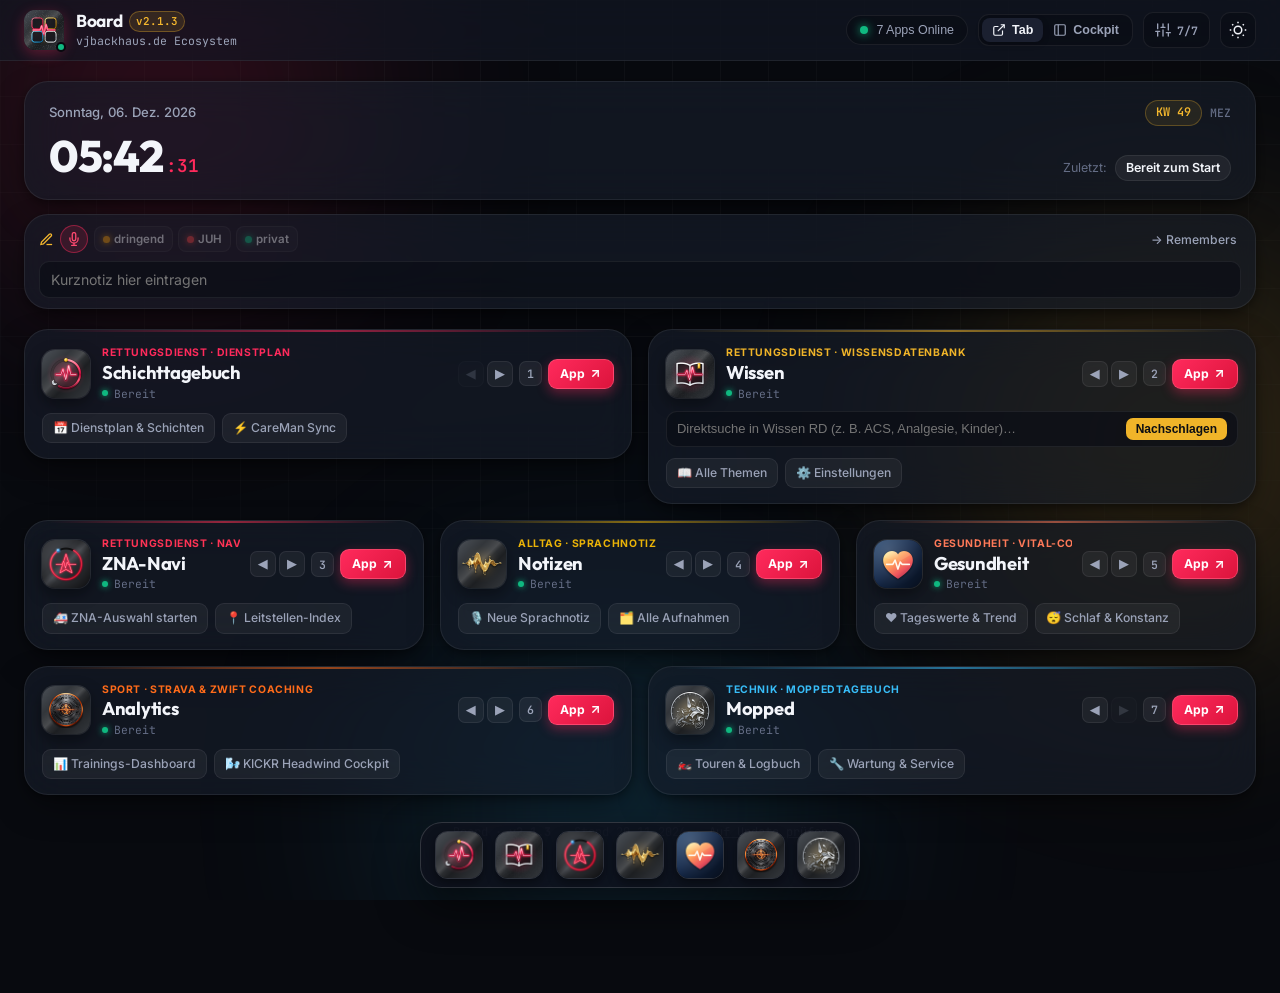
==== index.html @ a4c42843 "v2.1.3: Board-Tresor Auto-Login (board_mopped_auth) für Moppedtagebuch ergänzt" ====
<!DOCTYPE html>
<html lang="de" data-theme="dark">
<head>
  <meta charset="UTF-8" />
  <meta name="viewport" content="width=device-width, initial-scale=1.0, viewport-fit=cover" id="viewport-meta" />
  <title>Board</title>
  <meta name="description" content="Zentrales Command-Center für Notizen, Schichttagebuch, Mopped, Gesundheit, ZNA-Navi, Analytics und Wissen." />
  <meta name="theme-color" content="#090b10" id="meta-theme-color" />
  <meta name="apple-mobile-web-app-capable" content="yes" />
  <meta name="apple-mobile-web-app-status-bar-style" content="black-translucent" />
  <meta name="apple-mobile-web-app-title" content="Board" />
  <link rel="manifest" href="manifest.webmanifest?v=34" />
  <link rel="icon" type="image/svg+xml" href="icons/dashboard.svg" />
  <link rel="alternate icon" type="image/png" href="icons/icon-192.png" />
  <link rel="apple-touch-icon" href="apple-touch-icon.png?v=2" />
  <link rel="apple-touch-icon" sizes="180x180" href="icons/apple-touch-icon.png?v=2" />
  <link rel="apple-touch-icon-precomposed" href="icons/apple-touch-icon.png?v=2" />
  <link rel="preconnect" href="https://fonts.googleapis.com" />
  <link rel="preconnect" href="https://fonts.gstatic.com" crossorigin />
  <link href="https://fonts.googleapis.com/css2?family=Inter:wght@400;500;600;700&family=JetBrains+Mono:wght@400;500;600&family=Outfit:wght@500;600;700;800&display=swap" rel="stylesheet" />
  <link rel="stylesheet" href="css/style.css?v=34" />
  <script>
    try {
      const savedTheme = localStorage.getItem('dashboard_theme') || 'dark';
      document.documentElement.dataset.theme = savedTheme;
      document.getElementById('meta-theme-color')?.setAttribute('content', savedTheme === 'light' ? '#f4f6fb' : '#090b10');
    } catch (e) {}
  </script>
</head>
<body>
  <!-- Ambient Background Mesh -->
  <div class="ambient-bg" aria-hidden="true">
    <div class="ambient-orb orb-1"></div>
    <div class="ambient-orb orb-2"></div>
    <div class="ambient-orb orb-3"></div>
    <div class="ambient-grid"></div>
  </div>

  <!-- Top Navigation / Status Bar -->
  <header class="top-bar">
    <div class="top-bar-inner">
      <div class="brand">
        <div class="brand-logo-wrap">
          <img src="icons/dashboard.svg" alt="Board Logo" class="brand-logo" />
          <span class="brand-pulse"></span>
        </div>
        <div class="brand-text">
          <div class="brand-title-row">
            <span class="brand-title">Board</span>
            <span class="version-badge" id="app-version-badge" title="Installierte Board-Version (Tippen zum Prüfen auf Updates)">v2.1.3</span>
          </div>
          <span class="brand-subtitle">vjbackhaus.de Ecosystem</span>
        </div>
      </div>

      <!-- Right Controls: Live Status, View Mode, Theme -->
      <div class="top-actions">
        <button type="button" class="status-pill" id="ping-all-btn" title="Live-Erreichbarkeit aller Apps prüfen">
          <span class="status-dot online" id="global-status-dot"></span>
          <span class="status-label" id="global-status-text">7 Apps Online</span>
        </button>

        <div class="segmented-control" role="group" aria-label="Öffnungsmodus">
          <button type="button" class="seg-btn active" data-launch-mode="tab" title="Apps in neuem Browser-Tab öffnen">
            <svg viewBox="0 0 24 24" fill="none" stroke="currentColor" stroke-width="2"><path d="M18 13v6a2 2 0 0 1-2 2H5a2 2 0 0 1-2-2V8a2 2 0 0 1 2-2h6"/><polyline points="15 3 21 3 21 9"/><line x1="10" y1="14" x2="21" y2="3"/></svg>
            <span>Tab</span>
          </button>
          <button type="button" class="seg-btn" data-launch-mode="cockpit" title="Apps direkt im integrierten Split-Cockpit öffnen">
            <svg viewBox="0 0 24 24" fill="none" stroke="currentColor" stroke-width="2"><rect x="3" y="3" width="18" height="18" rx="2"/><line x1="9" y1="3" x2="9" y2="21"/></svg>
            <span>Cockpit</span>
          </button>
        </div>

        <!-- Compact Filter Popover Button in Header -->
        <div class="filter-popover-wrap" id="filter-popover-wrap">
          <button type="button" class="filter-trigger-btn" id="filter-popover-btn" title="Sichtbare Apps auswählen" aria-expanded="false" aria-haspopup="true">
            <svg viewBox="0 0 24 24" fill="none" stroke="currentColor" stroke-width="2" stroke-linecap="round" stroke-linejoin="round">
              <line x1="4" y1="21" x2="4" y2="14"/><line x1="4" y1="10" x2="4" y2="3"/>
              <line x1="12" y1="21" x2="12" y2="12"/><line x1="12" y1="8" x2="12" y2="3"/>
              <line x1="20" y1="21" x2="20" y2="16"/><line x1="20" y1="12" x2="20" y2="3"/>
              <line x1="1" y1="14" x2="7" y2="14"/><line x1="9" y1="8" x2="15" y2="8"/><line x1="17" y1="16" x2="23" y2="16"/>
            </svg>
            <span class="filter-trigger-count" id="filter-trigger-count">7/7</span>
          </button>

          <div class="filter-popover glass-panel" id="filter-popover" hidden role="dialog" aria-label="Sichtbare Apps filtern">
            <div class="filter-popover-header">
              <span class="filter-popover-title">Sichtbare Apps</span>
              <div class="filter-popover-quick">
                <button type="button" class="filter-mini-link" id="filter-select-all">Alle</button>
              </div>
            </div>
            <div class="filter-popover-cats">
              <button type="button" class="filter-cat-pill" data-preset-cat="rettungsdienst">RD</button>
              <button type="button" class="filter-cat-pill" data-preset-cat="performance">Sport &amp; Vital</button>
              <button type="button" class="filter-cat-pill" data-preset-cat="alltag">Alltag</button>
            </div>
            <div class="filter-popover-list" id="filter-popover-list">
              <!-- Populated dynamically with all 7 apps + checkboxes -->
            </div>
            <div class="filter-popover-footer">
              <button type="button" class="filter-speech-btn" id="open-groq-settings-btn">
                <span>🎤 Sprach-KI (Groq)</span>
                <span class="groq-status-pill" id="groq-status-pill">Einrichten</span>
              </button>
            </div>
          </div>
        </div>

        <button type="button" class="icon-btn" id="theme-toggle" title="Design wechseln (Dark / Light)" aria-label="Design wechseln">
          <svg class="icon-sun" viewBox="0 0 24 24" fill="none" stroke="currentColor" stroke-width="2"><circle cx="12" cy="12" r="5"/><path d="M12 1v2M12 21v2M4.22 4.22l1.42 1.42M18.36 18.36l1.42 1.42M1 12h2M21 12h2M4.22 19.78l1.42-1.42M18.36 5.64l1.42-1.42"/></svg>
          <svg class="icon-moon" viewBox="0 0 24 24" fill="none" stroke="currentColor" stroke-width="2"><path d="M21 12.79A9 9 0 1 1 11.21 3 7 7 0 0 0 21 12.79z"/></svg>
        </button>
      </div>
    </div>
  </header>

  <!-- Update Available Banner (prominent clickable bar when a new version is detected) -->
  <button type="button" id="update-banner" class="update-banner" hidden>
    <span class="update-banner-pulse"></span>
    <span class="update-banner-text">
      🔄 Neue Version <strong id="update-version-text"></strong> verfügbar <span id="update-notes-text"></span> – <u>hier klicken zum Laden</u>
    </span>
  </button>

  <!-- Main Content Container -->
  <main class="dashboard-main" id="dashboard-main">
    <!-- Top Section: Clock & Date (1st), Quick Memo (2nd), Checkbox Category Filter (3rd) -->
    <section class="top-widgets-section">
      <!-- 1. Uhrzeit-Spalte ganz oben -->
      <div class="clock-card glass-panel">
        <div class="clock-header">
          <span class="clock-date" id="live-date">Mittwoch, 18. Nov 2026</span>
          <div class="clock-badges">
            <span class="kw-badge" id="kw-badge" title="Aktuelle Kalenderwoche">KW 47</span>
            <span class="clock-tz">MEZ</span>
          </div>
        </div>
        <div class="clock-main-row">
          <div class="clock-time-wrap">
            <span class="clock-time" id="live-time">08:35</span>
            <span class="clock-seconds" id="live-seconds">:00</span>
          </div>
          <div class="clock-footer" id="recent-activity-bar">
            <span class="recent-label">Zuletzt:</span>
            <span class="recent-app-pill" id="last-opened-pill">Bereit zum Start</span>
          </div>
        </div>
      </div>

      <!-- 2. Darunter das kompakte Memofenster -->
      <div class="scratchpad-card glass-panel" id="scratchpad-card">
        <div class="scratchpad-header">
          <div class="scratchpad-left-controls">
            <span class="scratchpad-title-wrap" title="Kurznotiz" aria-hidden="true">
              <svg viewBox="0 0 24 24" fill="none" stroke="currentColor" stroke-width="2" class="scratchpad-icon"><path d="M12 20h9"/><path d="M16.5 3.5a2.121 2.121 0 0 1 3 3L7 19l-4 1 1-4L16.5 3.5z"/></svg>
            </span>
            <button type="button" class="scratchpad-mic-btn" id="scratchpad-mic-btn" title="Kurznotiz per Sprache diktieren" aria-label="Kurznotiz per Sprache diktieren">
              <svg viewBox="0 0 24 24" fill="none" stroke="currentColor" stroke-width="2.2" stroke-linecap="round" stroke-linejoin="round">
                <path d="M12 1a3 3 0 0 0-3 3v8a3 3 0 0 0 6 0V4a3 3 0 0 0-3-3z"/>
                <path d="M19 10v2a7 7 0 0 1-14 0v-2"/>
                <line x1="12" y1="19" x2="12" y2="23"/>
                <line x1="8" y1="23" x2="16" y2="23"/>
              </svg>
            </button>
            <div class="memo-transfer-btns">
              <button type="button" class="memo-cat-btn cat-dringend" data-memo-cat="Dringend" title="In Rubrik 'Dringend' speichern & Feld leeren">
                <span class="memo-cat-dot"></span> dringend
              </button>
              <button type="button" class="memo-cat-btn cat-juh" data-memo-cat="JUH" title="In Rubrik 'JUH' speichern & Feld leeren">
                <span class="memo-cat-dot"></span> JUH
              </button>
              <button type="button" class="memo-cat-btn cat-privat" data-memo-cat="Privat" title="In Rubrik 'Privat' speichern & Feld leeren">
                <span class="memo-cat-dot"></span> privat
              </button>
            </div>
          </div>
          <div class="scratchpad-actions">
            <span class="scratchpad-saved" id="scratchpad-status">Gespeichert</span>
            <button type="button" class="scratchpad-save-btn" id="scratchpad-done-btn" hidden>Fertig ✓</button>
            <button type="button" id="scratchpad-open-notizen" class="scratchpad-link" title="Remembers direkt im Board öffnen">→ Remembers</button>
          </div>
        </div>
        <textarea id="quick-scratchpad" class="scratchpad-input" rows="1" placeholder="Kurznotiz hier eintragen"></textarea>
      </div>
    </section>

    <!-- Bento App Grid -->
    <section class="apps-section" aria-label="Deine Web-Apps">
      <div class="bento-grid" id="apps-grid">
        <!-- Populated dynamically by js/app.js -->
      </div>
    </section>

    <!-- App Footer with Version & Build Info -->
    <footer class="dashboard-footer">
      <span>Board · <strong id="footer-version">v2.1.3</strong></span>
      <span>·</span>
      <span id="footer-date">Stand 20.11.2026</span>
      <span>·</span>
      <button type="button" class="footer-check-btn" id="footer-update-check">Auf Update prüfen</button>
    </footer>
  </main>

  <!-- Integrated Split-View / App Cockpit Drawer -->
  <aside class="cockpit-drawer" id="cockpit-drawer" aria-hidden="true">
    <div class="cockpit-header">
      <button type="button" class="cockpit-back-btn" id="cockpit-back-board" title="Zurück zum Board (Esc)">
        <svg viewBox="0 0 24 24" fill="none" stroke="currentColor" stroke-width="2.4" stroke-linecap="round" stroke-linejoin="round"><polyline points="15 18 9 12 15 6"/></svg>
        <span>Board</span>
      </button>

      <div class="cockpit-app-info">
        <img src="icons/dashboard.svg" alt="" class="cockpit-app-icon" id="cockpit-icon" />
        <div>
          <h3 class="cockpit-app-title" id="cockpit-title">App Vorschau</h3>
          <span class="cockpit-app-url" id="cockpit-url">https://…</span>
        </div>
      </div>

      <div class="cockpit-app-switcher" id="cockpit-switcher" aria-label="Schnellwechsel im Cockpit"></div>

      <div class="cockpit-controls">
        <button type="button" class="cockpit-btn" id="cockpit-reload" title="App neu laden">
          <svg viewBox="0 0 24 24" fill="none" stroke="currentColor" stroke-width="2"><path d="M21 2v6h-6"/><path d="M3 12a9 9 0 0 1 15-6.7L21 8"/><path d="M3 22v-6h6"/><path d="M21 12a9 9 0 0 1-15 6.7L3 16"/></svg>
        </button>
        <button type="button" class="cockpit-btn" id="cockpit-expand" title="Breite umschalten (Split / Vollbild)">
          <svg viewBox="0 0 24 24" fill="none" stroke="currentColor" stroke-width="2"><polyline points="15 3 21 3 21 9"/><polyline points="9 21 3 21 3 15"/><line x1="21" y1="3" x2="14" y2="10"/><line x1="3" y1="21" x2="10" y2="14"/></svg>
        </button>
        <a href="#" target="_blank" rel="noopener" class="cockpit-btn primary" id="cockpit-open-external" title="In eigenem Tab öffnen">
          <span class="cockpit-ext-label">Tab</span>
          <svg viewBox="0 0 24 24" fill="none" stroke="currentColor" stroke-width="2"><path d="M18 13v6a2 2 0 0 1-2 2H5a2 2 0 0 1-2-2V8a2 2 0 0 1 2-2h6"/><polyline points="15 3 21 3 21 9"/><line x1="10" y1="14" x2="21" y2="3"/></svg>
        </a>
      </div>
    </div>
    <div class="cockpit-body">
      <div class="cockpit-share-bar" id="cockpit-share-bar" hidden>
        <span class="cockpit-share-label">Notiz zum Weiterleiten bereit</span>
        <div class="cockpit-share-actions">
          <button type="button" class="cockpit-share-primary" id="cockpit-share-trigger">Jetzt teilen ↗</button>
          <button type="button" class="cockpit-share-secondary" id="cockpit-share-copy">Kopieren</button>
          <button type="button" class="cockpit-share-close" id="cockpit-share-dismiss" aria-label="Schließen">✕</button>
        </div>
      </div>
      <div class="cockpit-loader" id="cockpit-loader">
        <div class="spinner"></div>
        <span>Lade Web-App…</span>
      </div>
      <iframe id="cockpit-iframe"
              class="cockpit-iframe"
              title="Integrierte Web-App Ansicht"
              allow="geolocation *; microphone *; camera *; clipboard-read *; clipboard-write *; web-share *; fullscreen *; autoplay *; wake-lock *; bluetooth *"></iframe>
    </div>
  </aside>
  <div class="cockpit-backdrop" id="cockpit-backdrop" hidden></div>

  <!-- Floating MacOS-Inspired Quick Dock -->
  <nav class="floating-dock" aria-label="Schnellstart-Dock">
    <div class="dock-inner" id="dock-inner">
      <!-- Populated dynamically with the 7 app icons -->
    </div>
  </nav>

  <!-- Hidden background bridge iframe for silent Notizen transfer & status -->
  <iframe id="notizen-bridge-iframe" src="https://remembers.vjbackhaus.de/" title="Notizen Hintergrund-Sync" aria-hidden="true" tabindex="-1" style="position:fixed;width:1px;height:1px;opacity:0;pointer-events:none;border:0;left:-9999px;top:-9999px;"></iframe>

  <!-- Groq Whisper Speech-to-Text Setup Modal -->
  <div class="groq-modal-backdrop" id="groq-modal-backdrop" hidden>
    <div class="groq-modal glass-panel" role="dialog" aria-modal="true" aria-labelledby="groq-modal-title">
      <div class="groq-modal-header">
        <h3 id="groq-modal-title">🎤 Sprach-KI (Groq Whisper)</h3>
        <button type="button" class="groq-modal-close" id="groq-modal-close" aria-label="Schließen">✕</button>
      </div>
      <p class="groq-modal-desc">
        Für unbegrenztes, blitzschnelles Diktieren auf dem iPhone (auch im RTW &amp; beliebig oft hintereinander) nutzt das Board <strong>Groq Whisper Large v3</strong> – 100 % kostenlos, ohne Kreditkarte.
      </p>
      <ol class="groq-modal-steps">
        <li>
          <a href="https://console.groq.com/keys" target="_blank" rel="noopener" class="groq-key-link">Kostenlosen Groq-Key holen (console.groq.com) ↗</a>
        </li>
        <li>Mit Google/E-Mail anmelden → <strong>„Create API Key“</strong> → Key (<code>gsk_…</code>) kopieren.</li>
        <li>Key hier einfügen (bleibt nur lokal auf deinem Gerät):</li>
      </ol>
      <div class="groq-input-wrap">
        <input type="password" id="groq-api-key-input" class="groq-key-input" placeholder="gsk_…" autocomplete="off" autocapitalize="off" autocorrect="off" spellcheck="false" />
        <button type="button" class="groq-eye-btn" id="groq-toggle-visibility" title="Anzeigen / Verbergen" aria-label="Key anzeigen">👁</button>
      </div>
      <div class="groq-modal-status" id="groq-modal-status"></div>
      <div class="groq-modal-actions">
        <button type="button" class="groq-btn-danger" id="groq-delete-btn" hidden>Löschen</button>
        <div class="groq-modal-actions-right">
          <button type="button" class="groq-btn-secondary" id="groq-cancel-btn">Abbrechen</button>
          <button type="button" class="groq-btn-primary" id="groq-save-btn">Testen &amp; Speichern</button>
        </div>
      </div>
    </div>
  </div>

  <!-- Toast Notification -->
  <div class="toast-container" id="toast-container" aria-live="polite"></div>

  <script src="js/app.js?v=34"></script>
</body>
</html>
---- css/style.css ----
/* ==========================================================================
   Command Hub · App-Dashboard — Modern Spatial & Bento Design System
   ========================================================================== */

:root {
  /* Dark Theme (Default Obsidian Glass) */
  --bg-base: #080a0f;
  --bg-elevated: rgba(19, 23, 34, 0.72);
  --bg-card: rgba(23, 28, 41, 0.68);
  --bg-card-hover: rgba(30, 36, 54, 0.84);
  --bg-glass-strong: rgba(15, 18, 28, 0.88);
  --bg-input: rgba(10, 13, 20, 0.65);

  --text-primary: #f3f5fa;
  --text-secondary: #9ba3b8;
  --text-muted: #646d85;

  --border-subtle: rgba(255, 255, 255, 0.07);
  --border-highlight: rgba(255, 255, 255, 0.15);
  --card-shadow: 0 14px 36px -10px rgba(0, 0, 0, 0.55), 0 2px 8px rgba(0, 0, 0, 0.35);

  --accent-primary: #ff2a5c;
  --accent-gold: #f5b82e;
  --accent-cyan: #38bdf8;
  --accent-emerald: #10b981;

  --radius-xl: 24px;
  --radius-lg: 18px;
  --radius-md: 12px;
  --radius-sm: 8px;

  --font-sans: 'Inter', -apple-system, BlinkMacSystemFont, sans-serif;
  --font-display: 'Outfit', -apple-system, BlinkMacSystemFont, sans-serif;
  --font-mono: 'JetBrains Mono', monospace;
}

html[data-theme="light"] {
  --bg-base: #f2f5fa;
  --bg-elevated: rgba(255, 255, 255, 0.82);
  --bg-card: rgba(255, 255, 255, 0.78);
  --bg-card-hover: rgba(255, 255, 255, 0.96);
  --bg-glass-strong: rgba(248, 250, 254, 0.94);
  --bg-input: rgba(237, 241, 248, 0.85);

  --text-primary: #111625;
  --text-secondary: #4f5973;
  --text-muted: #7c86a1;

  --border-subtle: rgba(15, 23, 42, 0.08);
  --border-highlight: rgba(15, 23, 42, 0.16);
  --card-shadow: 0 12px 32px -8px rgba(15, 23, 42, 0.08), 0 2px 6px rgba(15, 23, 42, 0.04);
}

*, *::before, *::after {
  box-sizing: border-box;
  margin: 0;
  padding: 0;
}

html {
  -webkit-text-size-adjust: 100%;
  scroll-behavior: smooth;
  overflow-x: hidden;
  max-width: 100%;
  overscroll-behavior-x: none;
}

body {
  background-color: var(--bg-base);
  color: var(--text-primary);
  font-family: var(--font-sans);
  line-height: 1.5;
  min-height: 100vh;
  width: 100%;
  max-width: 100%;
  overflow-x: hidden;
  overscroll-behavior-x: none;
  touch-action: pan-y;
  padding-bottom: calc(108px + env(safe-area-inset-bottom));
  -webkit-font-smoothing: antialiased;
  transition: background-color 0.3s ease, color 0.3s ease;
}

/* ==========================================================================
   Ambient Background Mesh & Grid
   ========================================================================== */
.ambient-bg {
  position: fixed;
  inset: 0;
  z-index: -1;
  overflow: hidden;
  pointer-events: none;
}

.ambient-orb {
  position: absolute;
  border-radius: 50%;
  filter: blur(110px);
  opacity: 0.26;
  transition: opacity 0.4s ease;
  animation: floatOrb 22s ease-in-out infinite alternate;
}

html[data-theme="light"] .ambient-orb {
  opacity: 0.16;
}

.orb-1 {
  width: 560px;
  height: 560px;
  background: radial-gradient(circle, #ff2a5c 0%, transparent 70%);
  top: -180px;
  left: -120px;
}

.orb-2 {
  width: 620px;
  height: 620px;
  background: radial-gradient(circle, #f5b82e 0%, transparent 70%);
  top: 15%;
  right: -200px;
  animation-delay: -7s;
}

.orb-3 {
  width: 580px;
  height: 580px;
  background: radial-gradient(circle, #38bdf8 0%, transparent 70%);
  bottom: -200px;
  left: 25%;
  animation-delay: -14s;
}

@keyframes floatOrb {
  0% { transform: translate(0, 0) scale(1); }
  100% { transform: translate(40px, 30px) scale(1.08); }
}

.ambient-grid {
  position: absolute;
  inset: 0;
  background-image: 
    linear-gradient(to right, var(--border-subtle) 1px, transparent 1px),
    linear-gradient(to bottom, var(--border-subtle) 1px, transparent 1px);
  background-size: 48px 48px;
  mask-image: radial-gradient(ellipse 80% 60% at 50% 25%, #000 30%, transparent 100%);
  -webkit-mask-image: radial-gradient(ellipse 80% 60% at 50% 25%, #000 30%, transparent 100%);
  opacity: 0.45;
}

/* ==========================================================================
   Shared Glass Panel
   ========================================================================== */
.glass-panel {
  background: var(--bg-card);
  backdrop-filter: blur(22px) saturate(160%);
  -webkit-backdrop-filter: blur(22px) saturate(160%);
  border: 1px solid var(--border-subtle);
  border-radius: var(--radius-xl);
  box-shadow: var(--card-shadow);
}

kbd {
  display: inline-flex;
  align-items: center;
  justify-content: center;
  font-family: var(--font-mono);
  font-size: 0.74rem;
  font-weight: 600;
  padding: 2px 6px;
  border-radius: 6px;
  background: rgba(255, 255, 255, 0.08);
  border: 1px solid var(--border-highlight);
  color: var(--text-primary);
  line-height: 1.2;
}

html[data-theme="light"] kbd {
  background: rgba(15, 23, 42, 0.06);
}

/* ==========================================================================
   Top Navigation Bar
   ========================================================================== */
.top-bar {
  position: sticky;
  top: 0;
  z-index: 40;
  background: var(--bg-elevated);
  backdrop-filter: blur(24px) saturate(180%);
  -webkit-backdrop-filter: blur(24px) saturate(180%);
  border-bottom: 1px solid var(--border-subtle);
  padding: calc(env(safe-area-inset-top) + 10px) 24px 10px;
}

.top-bar-inner {
  max-width: 1380px;
  margin: 0 auto;
  display: flex;
  align-items: center;
  justify-content: space-between;
  gap: 16px;
}

.brand {
  display: flex;
  align-items: center;
  gap: 12px;
  flex-shrink: 0;
}

.brand-logo-wrap {
  position: relative;
  width: 40px;
  height: 40px;
}

.brand-logo {
  width: 100%;
  height: 100%;
  border-radius: 11px;
  box-shadow: 0 4px 14px rgba(255, 42, 92, 0.3);
}

.brand-pulse {
  position: absolute;
  bottom: -2px;
  right: -2px;
  width: 10px;
  height: 10px;
  border-radius: 50%;
  background: var(--accent-emerald);
  border: 2px solid var(--bg-base);
}

.brand-text {
  display: flex;
  flex-direction: column;
}

.brand-title-row {
  display: flex;
  align-items: center;
  gap: 7px;
}

.brand-title {
  font-family: var(--font-display);
  font-weight: 700;
  font-size: 1.08rem;
  letter-spacing: -0.02em;
  line-height: 1.15;
}

.version-badge {
  font-family: var(--font-mono);
  font-size: 0.68rem;
  font-weight: 600;
  padding: 1px 6px;
  border-radius: 999px;
  background: rgba(245, 184, 46, 0.12);
  border: 1px solid rgba(245, 184, 46, 0.32);
  color: var(--accent-gold);
  cursor: pointer;
  transition: all 0.16s ease;
}

.version-badge:hover {
  background: rgba(245, 184, 46, 0.24);
}

.update-banner {
  display: flex;
  align-items: center;
  justify-content: center;
  gap: 10px;
  width: calc(100% - 32px);
  max-width: 1332px;
  margin: 12px auto 0;
  padding: 12px 18px;
  border-radius: 14px;
  border: 1px solid rgba(245, 184, 46, 0.65);
  background: linear-gradient(135deg, rgba(245, 184, 46, 0.24), rgba(255, 42, 92, 0.24));
  box-shadow: 0 8px 26px rgba(245, 184, 46, 0.18);
  color: var(--text-primary);
  font-size: 0.88rem;
  font-weight: 600;
  text-align: center;
  cursor: pointer;
  transition: transform 0.18s ease, box-shadow 0.18s ease;
}

.update-banner:hover {
  transform: translateY(-1px);
  box-shadow: 0 10px 30px rgba(245, 184, 46, 0.28);
}

.update-banner-pulse {
  width: 9px;
  height: 9px;
  border-radius: 50%;
  background: var(--accent-gold);
  box-shadow: 0 0 10px var(--accent-gold);
  animation: pulseDot 0.9s infinite alternate;
  flex-shrink: 0;
}

.update-banner[hidden] {
  display: none;
}

.dashboard-footer {
  display: flex;
  flex-wrap: wrap;
  align-items: center;
  justify-content: center;
  gap: 8px;
  padding: 8px 12px 4px;
  font-size: 0.75rem;
  color: var(--text-muted);
  font-family: var(--font-mono);
}

.footer-check-btn {
  border: none;
  background: transparent;
  color: var(--text-secondary);
  font-family: var(--font-mono);
  font-size: 0.75rem;
  text-decoration: underline;
  cursor: pointer;
}

.footer-check-btn:hover {
  color: var(--accent-gold);
}

.brand-subtitle {
  font-size: 0.72rem;
  color: var(--text-secondary);
  font-family: var(--font-mono);
}

/* Command Trigger Button */
.cmd-trigger {
  flex: 1;
  max-width: 460px;
  display: flex;
  align-items: center;
  gap: 10px;
  padding: 9px 14px;
  border-radius: 999px;
  background: var(--bg-input);
  border: 1px solid var(--border-subtle);
  color: var(--text-secondary);
  font-family: var(--font-sans);
  font-size: 0.86rem;
  cursor: pointer;
  transition: all 0.2s ease;
}

.cmd-trigger:hover {
  border-color: var(--border-highlight);
  color: var(--text-primary);
  box-shadow: 0 0 0 3px rgba(255, 42, 92, 0.12);
}

.cmd-trigger-icon {
  width: 16px;
  height: 16px;
  flex-shrink: 0;
  opacity: 0.75;
}

.cmd-trigger-text {
  flex: 1;
  text-align: left;
  white-space: nowrap;
  overflow: hidden;
  text-overflow: ellipsis;
}

/* Right Actions */
.top-actions {
  display: flex;
  align-items: center;
  gap: 10px;
  flex-shrink: 0;
}

.status-pill {
  display: inline-flex;
  align-items: center;
  gap: 8px;
  padding: 7px 13px;
  border-radius: 999px;
  background: var(--bg-input);
  border: 1px solid var(--border-subtle);
  color: var(--text-secondary);
  font-size: 0.78rem;
  font-weight: 500;
  cursor: pointer;
  transition: all 0.2s ease;
}

.status-pill:hover {
  border-color: var(--border-highlight);
  color: var(--text-primary);
}

.status-dot {
  width: 8px;
  height: 8px;
  border-radius: 50%;
  background: var(--accent-emerald);
  box-shadow: 0 0 10px var(--accent-emerald);
}

.status-dot.checking {
  background: var(--accent-gold);
  box-shadow: 0 0 10px var(--accent-gold);
  animation: pulseDot 1s infinite alternate;
}

@keyframes pulseDot {
  from { opacity: 0.4; transform: scale(0.85); }
  to { opacity: 1; transform: scale(1.2); }
}

.segmented-control {
  display: inline-flex;
  background: var(--bg-input);
  padding: 3px;
  border-radius: 11px;
  border: 1px solid var(--border-subtle);
}

.seg-btn {
  display: inline-flex;
  align-items: center;
  gap: 6px;
  padding: 5px 10px;
  border-radius: 8px;
  border: none;
  background: transparent;
  color: var(--text-secondary);
  font-size: 0.78rem;
  font-weight: 600;
  cursor: pointer;
  transition: all 0.18s ease;
}

.seg-btn svg {
  width: 14px;
  height: 14px;
}

.seg-btn.active {
  background: var(--bg-card-hover);
  color: var(--text-primary);
  box-shadow: 0 2px 6px rgba(0, 0, 0, 0.22);
}

.icon-btn {
  width: 36px;
  height: 36px;
  border-radius: 10px;
  border: 1px solid var(--border-subtle);
  background: var(--bg-input);
  color: var(--text-primary);
  display: grid;
  place-items: center;
  cursor: pointer;
  transition: all 0.2s ease;
}

.icon-btn:hover {
  border-color: var(--border-highlight);
  transform: translateY(-1px);
}

.icon-btn svg {
  width: 18px;
  height: 18px;
}

html[data-theme="dark"] .icon-moon { display: none; }
html[data-theme="light"] .icon-sun { display: none; }

/* ==========================================================================
   Main Layout & Top Widgets (Clock 1st, Memo 2nd, Filter Bar 3rd)
   ========================================================================== */
.dashboard-main {
  max-width: 1380px;
  margin: 0 auto;
  padding: 20px 24px 40px;
  display: flex;
  flex-direction: column;
  gap: 20px;
  transition: padding-right 0.35s cubic-bezier(0.22, 1, 0.36, 1);
}

.top-widgets-section {
  display: flex;
  flex-direction: column;
  gap: 14px;
}

.clock-card {
  padding: 18px 24px;
  display: flex;
  flex-direction: column;
  gap: 8px;
}

.clock-header {
  display: flex;
  justify-content: space-between;
  align-items: center;
  font-size: 0.82rem;
  color: var(--text-secondary);
  font-weight: 500;
}

.clock-badges {
  display: flex;
  align-items: center;
  gap: 8px;
}

.kw-badge {
  display: inline-flex;
  align-items: center;
  gap: 6px;
  padding: 3px 10px;
  border-radius: 999px;
  font-size: 0.74rem;
  font-weight: 600;
  font-family: var(--font-mono);
  color: var(--accent-gold);
  border: 1px solid rgba(245, 184, 46, 0.28);
  background: rgba(245, 184, 46, 0.09);
}

.clock-tz {
  font-family: var(--font-mono);
  font-size: 0.72rem;
  color: var(--text-muted);
}

.clock-main-row {
  display: flex;
  align-items: baseline;
  justify-content: space-between;
  flex-wrap: wrap;
  gap: 12px;
}

.clock-time-wrap {
  display: flex;
  align-items: baseline;
  gap: 4px;
}

.clock-time {
  font-family: var(--font-display);
  font-size: clamp(2.1rem, 4vw, 2.75rem);
  font-weight: 800;
  letter-spacing: -0.03em;
  line-height: 1;
}

.clock-seconds {
  font-family: var(--font-mono);
  font-size: 1.1rem;
  color: var(--accent-primary);
  font-weight: 600;
}

.clock-footer {
  display: flex;
  align-items: center;
  gap: 8px;
  font-size: 0.78rem;
}

.recent-label {
  color: var(--text-muted);
}

.recent-app-pill {
  font-weight: 600;
  color: var(--text-primary);
  background: rgba(255, 255, 255, 0.06);
  border: 1px solid var(--border-subtle);
  padding: 3px 10px;
  border-radius: 999px;
  max-width: 220px;
  white-space: nowrap;
  overflow: hidden;
  text-overflow: ellipsis;
}

/* Scratchpad Widget (Directly below Clock) */
.scratchpad-card {
  padding: 10px 14px;
  display: flex;
  flex-direction: column;
  gap: 8px;
}

.scratchpad-header {
  display: flex;
  align-items: center;
  justify-content: space-between;
  gap: 6px;
  font-size: 0.8rem;
  font-weight: 600;
  white-space: nowrap;
}

.scratchpad-left-controls {
  display: flex;
  align-items: center;
  gap: 6px;
  min-width: 0;
  flex-wrap: nowrap;
}

.scratchpad-title-wrap {
  display: inline-flex;
  align-items: center;
  color: var(--accent-gold);
  flex-shrink: 0;
}

.scratchpad-icon {
  width: 15px;
  height: 15px;
}

.scratchpad-actions {
  display: flex;
  align-items: center;
  gap: 6px;
  flex-shrink: 0;
}

.scratchpad-saved {
  display: none;
  font-size: 0.7rem;
  color: var(--text-muted);
  white-space: nowrap;
}

.scratchpad-saved.recording {
  display: inline-flex;
  align-items: center;
  color: #ff4a70;
  font-weight: 700;
}

.scratchpad-link[hidden] {
  display: none;
}

.scratchpad-save-btn {
  padding: 3px 10px;
  border-radius: 999px;
  border: none;
  background: var(--accent-gold);
  color: #0b0d13;
  font-size: 0.74rem;
  font-weight: 700;
  white-space: nowrap;
  flex-shrink: 0;
  cursor: pointer;
  transition: transform 0.15s ease;
}

.scratchpad-mic-frame {
  width: 28px;
  height: 28px;
  border: 0;
  background: transparent;
  flex-shrink: 0;
  display: block;
  overflow: hidden;
  border-radius: 50%;
}

.scratchpad-mic-btn {
  width: 28px;
  height: 28px;
  border-radius: 50%;
  border: 1px solid rgba(255, 42, 92, 0.45);
  background: rgba(255, 42, 92, 0.14);
  color: #ff4a70;
  display: inline-grid;
  place-items: center;
  flex-shrink: 0;
  cursor: pointer;
  transition: all 0.16s ease;
}

.scratchpad-mic-btn svg {
  width: 14px;
  height: 14px;
}

.scratchpad-mic-btn:hover {
  background: rgba(255, 42, 92, 0.28);
  color: #ffffff;
  transform: scale(1.06);
}

.scratchpad-mic-btn.recording {
  background: linear-gradient(135deg, #ff2a5c, #dc143c);
  color: #ffffff;
  border-color: transparent;
  box-shadow: 0 0 0 0 rgba(255, 42, 92, 0.65);
  animation: micPulse 1.15s ease-out infinite;
}

@keyframes micPulse {
  0% { box-shadow: 0 0 0 0 rgba(255, 42, 92, 0.65); }
  70% { box-shadow: 0 0 0 9px rgba(255, 42, 92, 0); }
  100% { box-shadow: 0 0 0 0 rgba(255, 42, 92, 0); }
}

.scratchpad-saved.recording {
  color: #ff4a70;
  font-weight: 700;
}

.scratchpad-input.mic-listening {
  border-color: rgba(255, 42, 92, 0.72);
  box-shadow: 0 0 0 2px rgba(255, 42, 92, 0.18);
}

.scratchpad-save-btn[hidden] {
  display: none;
}

.scratchpad-save-btn:hover {
  transform: scale(1.04);
}

.scratchpad-link {
  background: none;
  border: none;
  padding: 2px 4px;
  font-family: inherit;
  cursor: pointer;
  color: var(--text-secondary);
  text-decoration: none;
  font-size: 0.76rem;
  font-weight: 500;
  white-space: nowrap;
  flex-shrink: 0;
  transition: color 0.15s;
}

.scratchpad-link:hover {
  color: var(--accent-gold);
}

.scratchpad-input {
  width: 100%;
  resize: none;
  border: 1px solid var(--border-subtle);
  border-radius: 10px;
  background: var(--bg-input);
  color: var(--text-primary);
  font-family: var(--font-sans);
  font-size: 0.88rem;
  line-height: 1.35;
  min-height: 36px;
  padding: 8px 11px;
  outline: none;
  overflow-y: hidden;
  transition: border-color 0.2s, min-height 0.2s ease, font-size 0.18s ease;
}

.scratchpad-input:focus {
  border-color: rgba(245, 184, 46, 0.65);
  min-height: 64px;
  font-size: 1rem;
  overflow-y: auto;
}

/* Compact Inline Quick-Memo Transfer Buttons (dringend / JUH / privat) */
.memo-transfer-btns {
  display: flex;
  align-items: center;
  gap: 5px;
  flex-wrap: nowrap;
}

.memo-cat-btn {
  display: inline-flex;
  align-items: center;
  gap: 4px;
  height: 26px;
  padding: 0 8px;
  border-radius: 8px;
  border: 1px solid var(--border-subtle);
  background: rgba(255, 255, 255, 0.05);
  color: var(--text-primary);
  font-family: var(--font-sans);
  font-size: 0.72rem;
  font-weight: 600;
  white-space: nowrap;
  cursor: pointer;
  transition: transform 0.15s ease, background 0.16s ease, border-color 0.16s ease, opacity 0.16s ease;
}

@media (max-width: 400px) {
  .scratchpad-card {
    padding: 10px 11px;
  }
  .scratchpad-left-controls {
    gap: 4px;
  }
  .memo-transfer-btns {
    gap: 4px;
  }
  .memo-cat-btn {
    padding: 0 5.5px;
    font-size: 0.67rem;
    gap: 3px;
  }
  .scratchpad-link {
    font-size: 0.69rem;
    padding: 2px 2px;
  }
}

html[data-theme="light"] .memo-cat-btn {
  background: rgba(15, 23, 42, 0.05);
}

.memo-cat-dot {
  width: 7px;
  height: 7px;
  border-radius: 50%;
  flex-shrink: 0;
}

.memo-cat-btn.cat-dringend .memo-cat-dot { background: #f59e0b; box-shadow: 0 0 6px #f59e0b; }
.memo-cat-btn.cat-juh .memo-cat-dot { background: #ef4444; box-shadow: 0 0 6px #ef4444; }
.memo-cat-btn.cat-privat .memo-cat-dot { background: #10b981; box-shadow: 0 0 6px #10b981; }

.memo-cat-btn.cat-dringend:hover:not(:disabled) {
  background: rgba(245, 158, 11, 0.18);
  border-color: rgba(245, 158, 11, 0.55);
  transform: translateY(-1px);
}
.memo-cat-btn.cat-juh:hover:not(:disabled) {
  background: rgba(239, 68, 68, 0.18);
  border-color: rgba(239, 68, 68, 0.55);
  transform: translateY(-1px);
}
.memo-cat-btn.cat-privat:hover:not(:disabled) {
  background: rgba(16, 185, 129, 0.18);
  border-color: rgba(16, 185, 129, 0.55);
  transform: translateY(-1px);
}

.memo-cat-btn:disabled {
  opacity: 0.4;
  cursor: not-allowed;
}

/* Notizen vorhanden Badge inside the Notizen card */
.notes-present-badge {
  display: inline-flex;
  align-items: center;
  gap: 5px;
  padding: 2px 8px;
  border-radius: 999px;
  background: rgba(234, 179, 8, 0.16);
  border: 1px solid rgba(234, 179, 8, 0.42);
  color: #facc15;
  font-family: var(--font-sans);
  font-size: 0.7rem;
  font-weight: 700;
  letter-spacing: 0.01em;
}

html[data-theme="light"] .notes-present-badge {
  background: rgba(234, 179, 8, 0.18);
  color: #a16207;
  border-color: rgba(202, 138, 4, 0.45);
}

.notes-present-dot {
  width: 6px;
  height: 6px;
  border-radius: 50%;
  background: #eab308;
  box-shadow: 0 0 6px #eab308;
}

/* Compact Filter Popover in Header (0px space in board) */
.filter-popover-wrap {
  position: relative;
}

.filter-trigger-btn {
  height: 36px;
  padding: 0 11px;
  border-radius: 10px;
  border: 1px solid var(--border-subtle);
  background: var(--bg-input);
  color: var(--text-primary);
  display: inline-flex;
  align-items: center;
  gap: 6px;
  font-family: var(--font-sans);
  font-size: 0.78rem;
  font-weight: 600;
  cursor: pointer;
  transition: all 0.2s ease;
}

.filter-trigger-btn svg {
  width: 16px;
  height: 16px;
  color: var(--text-secondary);
}

.filter-trigger-btn:hover,
.filter-trigger-btn.active {
  border-color: var(--border-highlight);
  background: var(--bg-card-hover);
}

.filter-trigger-btn.filtered {
  border-color: rgba(245, 184, 46, 0.5);
  background: rgba(245, 184, 46, 0.12);
}

.filter-trigger-btn.filtered svg,
.filter-trigger-btn.filtered .filter-trigger-count {
  color: var(--accent-gold);
}

.filter-trigger-count {
  font-family: var(--font-mono);
  font-size: 0.72rem;
  color: var(--text-secondary);
}

.filter-popover {
  position: absolute;
  top: calc(100% + 10px);
  right: 0;
  width: 284px;
  padding: 14px;
  border-radius: 18px;
  background: var(--bg-glass-strong);
  border: 1px solid var(--border-highlight);
  box-shadow: 0 22px 50px rgba(0, 0, 0, 0.65);
  z-index: 75;
  display: flex;
  flex-direction: column;
  gap: 10px;
  animation: popIn 0.16s cubic-bezier(0.22, 1, 0.36, 1);
}

.filter-popover[hidden] {
  display: none;
}

@keyframes popIn {
  from { opacity: 0; transform: translateY(-6px) scale(0.97); }
  to { opacity: 1; transform: translateY(0) scale(1); }
}

.filter-popover-header {
  display: flex;
  align-items: center;
  justify-content: space-between;
  padding: 0 2px;
}

.filter-popover-title {
  font-family: var(--font-display);
  font-size: 0.88rem;
  font-weight: 700;
}

.filter-mini-link {
  border: none;
  background: transparent;
  color: var(--accent-gold);
  font-size: 0.75rem;
  font-weight: 600;
  cursor: pointer;
}

.filter-mini-link:hover {
  text-decoration: underline;
}

.filter-popover-cats {
  display: flex;
  gap: 6px;
}

.filter-cat-pill {
  flex: 1;
  padding: 5px 6px;
  border-radius: 8px;
  border: 1px solid var(--border-subtle);
  background: var(--bg-input);
  color: var(--text-secondary);
  font-size: 0.72rem;
  font-weight: 600;
  cursor: pointer;
  transition: all 0.15s ease;
}

.filter-cat-pill:hover {
  color: var(--text-primary);
  border-color: var(--border-highlight);
}

.filter-cat-pill.active {
  background: rgba(255, 255, 255, 0.12);
  color: var(--text-primary);
  border-color: var(--border-highlight);
}

.filter-popover-list {
  display: flex;
  flex-direction: column;
  gap: 4px;
}

.filter-app-row {
  display: flex;
  align-items: center;
  justify-content: space-between;
  gap: 10px;
  padding: 7px 9px;
  border-radius: 11px;
  border: 1px solid transparent;
  background: rgba(255, 255, 255, 0.03);
  color: var(--text-secondary);
  cursor: pointer;
  user-select: none;
  transition: all 0.15s ease;
}

.filter-app-row:hover {
  background: rgba(255, 255, 255, 0.08);
  color: var(--text-primary);
}

.filter-app-row.checked {
  color: var(--text-primary);
  background: rgba(255, 255, 255, 0.06);
  border-color: var(--border-subtle);
}

.filter-app-left {
  display: flex;
  align-items: center;
  gap: 9px;
  min-width: 0;
}

.filter-app-left img {
  width: 26px;
  height: 26px;
  border-radius: 7px;
  flex-shrink: 0;
}

.filter-app-name {
  font-size: 0.82rem;
  font-weight: 600;
  white-space: nowrap;
  overflow: hidden;
  text-overflow: ellipsis;
}

.check-box {
  width: 18px;
  height: 18px;
  border-radius: 5px;
  border: 1.5px solid var(--text-muted);
  display: inline-grid;
  place-items: center;
  font-size: 0.72rem;
  font-weight: 800;
  color: transparent;
  background: transparent;
  flex-shrink: 0;
  transition: all 0.15s ease;
}

.filter-app-row.checked .check-box {
  background: var(--accent-emerald);
  border-color: var(--accent-emerald);
  color: #080a0f;
  box-shadow: 0 0 8px rgba(16, 185, 129, 0.35);
}

/* ==========================================================================
   Bento App Grid & Interactive App Cards
   ========================================================================== */
.bento-grid {
  display: grid;
  grid-template-columns: repeat(12, 1fr);
  gap: 16px;
  align-items: start;
}

/* Responsive Spans for the 7 Apps in a 12-Column Bento Layout */
.app-card {
  grid-column: span 4;
  position: relative;
  border-radius: var(--radius-xl);
  background: var(--bg-card);
  backdrop-filter: blur(22px) saturate(160%);
  -webkit-backdrop-filter: blur(22px) saturate(160%);
  border: 1px solid var(--border-subtle);
  box-shadow: var(--card-shadow);
  padding: 15px 17px;
  display: flex;
  flex-direction: column;
  justify-content: space-between;
  gap: 11px;
  overflow: hidden;
  transition: transform 0.26s cubic-bezier(0.22, 1, 0.36, 1), border-color 0.26s ease, box-shadow 0.26s ease, background 0.26s ease;
  cursor: pointer;
}

/* Highlight wide cards for visual rhythm when all 7 are shown */
.app-card.bento-wide {
  grid-column: span 6;
}

/* Dynamic Cursor Spotlight Overlay */
.app-card::before {
  content: '';
  position: absolute;
  inset: 0;
  background: radial-gradient(
    480px circle at var(--mouse-x, 50%) var(--mouse-y, 0%),
    var(--app-glow, rgba(255, 255, 255, 0.08)),
    transparent 45%
  );
  opacity: 0;
  transition: opacity 0.3s ease;
  pointer-events: none;
  z-index: 0;
}

/* Top Accent Line */
.app-card::after {
  content: '';
  position: absolute;
  top: 0;
  left: 24px;
  right: 24px;
  height: 2px;
  background: linear-gradient(90deg, transparent, var(--app-accent, #ff2a5c), transparent);
  opacity: 0.55;
  transition: opacity 0.25s ease, left 0.25s ease, right 0.25s ease;
}

.app-card:hover {
  transform: translateY(-4px);
  background: var(--bg-card-hover);
  border-color: var(--app-border, rgba(255, 255, 255, 0.22));
  box-shadow: 0 20px 44px -12px rgba(0, 0, 0, 0.65), 0 0 28px -8px var(--app-glow, rgba(255, 42, 92, 0.3));
}

.app-card:hover::before {
  opacity: 1;
}

.app-card:hover::after {
  opacity: 1;
  left: 12px;
  right: 12px;
}

.app-card > * {
  position: relative;
  z-index: 1;
}

/* Card Header */
.card-top {
  display: flex;
  align-items: center;
  justify-content: space-between;
  gap: 10px;
}

.app-identity {
  display: flex;
  align-items: center;
  gap: 12px;
  min-width: 0;
  flex: 1;
}

.app-icon-box {
  position: relative;
  width: 48px;
  height: 48px;
  border-radius: 13px;
  flex-shrink: 0;
  box-shadow: 0 6px 16px rgba(0, 0, 0, 0.42), 0 0 0 1px rgba(255, 255, 255, 0.12);
  overflow: hidden;
  transition: transform 0.28s cubic-bezier(0.22, 1, 0.36, 1);
}

.app-card:hover .app-icon-box {
  transform: scale(1.06) rotate(-1.5deg);
}

.app-icon-img {
  width: 100%;
  height: 100%;
  object-fit: cover;
  display: block;
}

.app-title-group {
  display: flex;
  flex-direction: column;
  gap: 1px;
  min-width: 0;
}

.app-category-tag {
  display: inline-flex;
  align-items: center;
  gap: 5px;
  font-size: 0.65rem;
  font-weight: 700;
  text-transform: uppercase;
  letter-spacing: 0.06em;
  color: var(--app-accent, #ff2a5c);
  white-space: nowrap;
  overflow: hidden;
  text-overflow: ellipsis;
}

.app-title {
  font-family: var(--font-display);
  font-size: 1.15rem;
  font-weight: 700;
  letter-spacing: -0.015em;
  line-height: 1.18;
  white-space: nowrap;
  overflow: hidden;
  text-overflow: ellipsis;
}

.app-usage-line,
.app-domain {
  font-family: var(--font-mono);
  font-size: 0.71rem;
  color: var(--text-muted);
  display: flex;
  align-items: center;
  gap: 6px;
}

.domain-status-dot {
  width: 6px;
  height: 6px;
  border-radius: 50%;
  background: var(--accent-emerald);
  box-shadow: 0 0 6px var(--accent-emerald);
}

/* Card Top Right Actions (Shortcut Key + Pin + Split View) */
.card-meta-actions {
  display: flex;
  align-items: center;
  gap: 6px;
}

.shortcut-badge {
  font-family: var(--font-mono);
  font-size: 0.72rem;
  font-weight: 600;
  padding: 3px 7px;
  border-radius: 7px;
  background: rgba(255, 255, 255, 0.06);
  border: 1px solid var(--border-subtle);
  color: var(--text-secondary);
}

.card-action-btn {
  width: 30px;
  height: 30px;
  border-radius: 8px;
  border: 1px solid var(--border-subtle);
  background: rgba(255, 255, 255, 0.04);
  color: var(--text-secondary);
  display: grid;
  place-items: center;
  cursor: pointer;
  transition: all 0.18s ease;
}

.card-action-btn:hover {
  background: rgba(255, 255, 255, 0.12);
  color: var(--text-primary);
  border-color: var(--border-highlight);
}

.card-action-btn.pinned {
  color: var(--accent-gold);
  border-color: rgba(245, 184, 46, 0.4);
  background: rgba(245, 184, 46, 0.12);
}

.card-action-btn svg {
  width: 14px;
  height: 14px;
}

/* Reorder Controls & Drag States */
.move-controls {
  display: inline-flex;
  align-items: center;
  gap: 3px;
}

.move-btn {
  width: 26px;
  height: 26px;
  border-radius: 7px;
  border: 1px solid var(--border-subtle);
  background: rgba(255, 255, 255, 0.05);
  color: var(--text-secondary);
  display: grid;
  place-items: center;
  cursor: pointer;
  font-size: 0.72rem;
  font-weight: 700;
  transition: all 0.16s ease;
}

.move-btn:hover:not(:disabled) {
  background: var(--accent-gold);
  color: #0b0d13;
  border-color: transparent;
}

.move-btn:disabled {
  opacity: 0.22;
  cursor: default;
}

.app-card.dragging,
.dock-item.dragging {
  opacity: 0.45;
  transform: scale(0.96);
}

.app-card.drag-over {
  border-color: var(--accent-gold) !important;
  box-shadow: 0 0 0 2px var(--accent-gold), var(--card-shadow) !important;
}

.dock-item.drag-over {
  transform: translateY(-6px) scale(1.12);
  outline: 2px solid var(--accent-gold);
  outline-offset: 2px;
}

/* Card Description & Interactive Feature Area */
.app-description {
  font-size: 0.88rem;
  color: var(--text-secondary);
  line-height: 1.5;
}

/* Embedded Quick Search inside Wissen Card */
.card-inline-Prompt {
  display: flex;
  align-items: center;
  gap: 8px;
  background: var(--bg-input);
  border: 1px solid var(--border-subtle);
  border-radius: 11px;
  padding: 6px 10px;
  margin-top: -2px;
}

.card-inline-Prompt input {
  flex: 1;
  background: transparent;
  border: none;
  color: var(--text-primary);
  font-size: 0.81rem;
  outline: none;
}

.card-inline-Prompt button {
  padding: 4px 10px;
  border-radius: 7px;
  border: none;
  background: var(--app-accent, #f5b82e);
  color: #0b0d13;
  font-size: 0.75rem;
  font-weight: 700;
  cursor: pointer;
}

/* Quick Chips / Deep-Link Sub-Actions */
.card-quick-chips {
  display: flex;
  flex-wrap: wrap;
  gap: 7px;
}

.quick-chip {
  display: inline-flex;
  align-items: center;
  gap: 5px;
  padding: 5px 10px;
  border-radius: 9px;
  background: rgba(255, 255, 255, 0.05);
  border: 1px solid var(--border-subtle);
  color: var(--text-secondary);
  font-size: 0.76rem;
  font-weight: 500;
  text-decoration: none;
  cursor: pointer;
  transition: all 0.18s ease;
}

html[data-theme="light"] .quick-chip {
  background: rgba(15, 23, 42, 0.04);
}

.quick-chip:hover {
  background: var(--app-glow, rgba(255, 255, 255, 0.12));
  color: var(--text-primary);
  border-color: var(--app-accent, var(--border-highlight));
  transform: translateY(-1px);
}

/* Card Footer */
.card-footer {
  display: flex;
  align-items: center;
  justify-content: space-between;
  padding-top: 12px;
  border-top: 1px solid var(--border-subtle);
  gap: 10px;
}

.card-telemetry {
  font-size: 0.74rem;
  color: var(--text-muted);
  display: flex;
  align-items: center;
  gap: 8px;
}

.launch-cta-red {
  display: inline-flex;
  align-items: center;
  gap: 4px;
  height: 30px;
  padding: 0 11px;
  border-radius: 9px;
  background: linear-gradient(135deg, #ff2a5c 0%, #dc143c 100%);
  border: 1px solid rgba(255, 110, 140, 0.45);
  color: #ffffff;
  font-size: 0.76rem;
  font-weight: 700;
  letter-spacing: 0.01em;
  text-decoration: none;
  white-space: nowrap;
  flex-shrink: 0;
  box-shadow: 0 4px 12px rgba(255, 42, 92, 0.38);
  transition: transform 0.16s ease, box-shadow 0.16s ease, filter 0.16s ease;
}

.launch-cta-red:hover {
  transform: translateY(-1px) scale(1.03);
  filter: brightness(1.08);
  box-shadow: 0 6px 16px rgba(255, 42, 92, 0.52);
}

.launch-cta-red:active {
  transform: scale(0.96);
}

.launch-cta {
  display: inline-flex;
  align-items: center;
  gap: 6px;
  padding: 7px 14px;
  border-radius: 10px;
  background: rgba(255, 255, 255, 0.07);
  border: 1px solid var(--border-subtle);
  color: var(--text-primary);
  font-size: 0.8rem;
  font-weight: 600;
  text-decoration: none;
  transition: all 0.2s ease;
}

.launch-cta:hover {
  background: var(--accent-primary);
  color: #ffffff;
  border-color: transparent;
}

/* ==========================================================================
   Multi-App Workflows Section
   ========================================================================== */
.workflows-section {
  padding: 22px 26px;
}

.workflows-header {
  display: flex;
  align-items: center;
  justify-content: space-between;
  margin-bottom: 16px;
}

.workflows-title {
  font-family: var(--font-display);
  font-size: 1.12rem;
  font-weight: 700;
}

.workflows-subtitle {
  font-size: 0.82rem;
  color: var(--text-secondary);
}

.workflows-grid {
  display: grid;
  grid-template-columns: repeat(auto-fit, minmax(260px, 1fr));
  gap: 12px;
}

.workflow-card {
  display: flex;
  align-items: center;
  gap: 12px;
  padding: 12px 15px;
  border-radius: var(--radius-lg);
  background: var(--bg-input);
  border: 1px solid var(--border-subtle);
  color: var(--text-primary);
  text-align: left;
  cursor: pointer;
  transition: all 0.2s ease;
}

.workflow-card:hover {
  border-color: var(--border-highlight);
  background: var(--bg-card-hover);
  transform: translateY(-2px);
}

.wf-icon-group {
  display: flex;
  align-items: center;
  flex-shrink: 0;
}

.wf-icon-group img {
  width: 32px;
  height: 32px;
  border-radius: 9px;
  border: 2px solid var(--bg-base);
  box-shadow: 0 2px 6px rgba(0, 0, 0, 0.35);
}

.wf-icon-group img + img {
  margin-left: -10px;
}

.wf-info {
  flex: 1;
  min-width: 0;
  display: flex;
  flex-direction: column;
}

.wf-name {
  font-weight: 600;
  font-size: 0.85rem;
}

.wf-desc {
  font-size: 0.74rem;
  color: var(--text-secondary);
  white-space: nowrap;
  overflow: hidden;
  text-overflow: ellipsis;
}

.wf-arrow {
  color: var(--text-muted);
  font-weight: 700;
  transition: transform 0.2s ease, color 0.2s ease;
}

.workflow-card:hover .wf-arrow {
  transform: translateX(3px);
  color: var(--text-primary);
}

/* ==========================================================================
   Floating Quick-Launch Dock (macOS / iPadOS Style)
   ========================================================================== */
.floating-dock {
  position: fixed;
  bottom: calc(12px + env(safe-area-inset-bottom));
  left: 50%;
  transform: translateX(-50%);
  z-index: 45;
  width: min(440px, calc(100vw - 16px));
}

.dock-inner {
  display: grid;
  grid-template-columns: repeat(7, minmax(0, 1fr));
  align-items: center;
  justify-items: center;
  gap: 8px;
  padding: 8px 12px;
  border-radius: 22px;
  background: var(--bg-glass-strong);
  backdrop-filter: blur(28px) saturate(190%);
  -webkit-backdrop-filter: blur(28px) saturate(190%);
  border: 1px solid var(--border-highlight);
  box-shadow: 0 18px 42px rgba(0, 0, 0, 0.55);
}

.dock-item {
  position: relative;
  width: 100%;
  max-width: 48px;
  aspect-ratio: 1 / 1;
  border-radius: 26%;
  border: none;
  background: transparent;
  padding: 0;
  cursor: pointer;
  transition: transform 0.22s cubic-bezier(0.22, 1, 0.36, 1);
}

.dock-item img {
  width: 100%;
  height: 100%;
  border-radius: inherit;
  object-fit: cover;
  display: block;
  box-shadow: 0 4px 10px rgba(0, 0, 0, 0.4);
  border: 1px solid rgba(255, 255, 255, 0.14);
}

.dock-item:hover {
  transform: translateY(-7px) scale(1.14);
}

.dock-item::after {
  content: attr(data-title);
  position: absolute;
  bottom: calc(100% + 10px);
  left: 50%;
  transform: translateX(-50%) translateY(4px);
  background: var(--bg-glass-strong);
  color: var(--text-primary);
  padding: 4px 9px;
  border-radius: 7px;
  font-size: 0.72rem;
  font-weight: 600;
  white-space: nowrap;
  border: 1px solid var(--border-highlight);
  opacity: 0;
  pointer-events: none;
  transition: opacity 0.16s ease, transform 0.16s ease;
}

.dock-item:hover::after {
  opacity: 1;
  transform: translateX(-50%) translateY(0);
}

.dock-dot {
  position: absolute;
  bottom: -5px;
  left: 50%;
  transform: translateX(-50%);
  width: 4px;
  height: 4px;
  border-radius: 50%;
  background: var(--text-secondary);
  opacity: 0;
}

.dock-item.active .dock-dot {
  opacity: 1;
  background: var(--accent-primary);
}

/* ==========================================================================
   Integrated Split-Cockpit Drawer
   ========================================================================== */
.cockpit-drawer {
  position: fixed;
  top: 0;
  right: 0;
  bottom: 0;
  width: min(680px, 94vw);
  z-index: 60;
  background: var(--bg-glass-strong);
  backdrop-filter: blur(28px);
  -webkit-backdrop-filter: blur(28px);
  border-left: 1px solid var(--border-highlight);
  box-shadow: -20px 0 60px rgba(0, 0, 0, 0.65);
  display: flex;
  flex-direction: column;
  transform: translateX(104%);
  visibility: hidden;
  pointer-events: none;
  transition: transform 0.35s cubic-bezier(0.22, 1, 0.36, 1), width 0.3s ease, visibility 0.35s;
}

.cockpit-drawer.open {
  transform: translateX(0);
  visibility: visible;
  pointer-events: auto;
}

.cockpit-drawer.expanded {
  width: min(1240px, 96vw);
}

.cockpit-backdrop {
  position: fixed;
  inset: 0;
  z-index: 55;
  background: rgba(4, 6, 12, 0.55);
  backdrop-filter: blur(4px);
}

.cockpit-header {
  display: flex;
  align-items: center;
  justify-content: space-between;
  gap: 10px;
  padding: calc(env(safe-area-inset-top) + 12px) 16px 12px;
  border-bottom: 1px solid var(--border-subtle);
  background: var(--bg-glass-strong);
  flex-shrink: 0;
}

.cockpit-back-btn {
  display: inline-flex;
  align-items: center;
  gap: 4px;
  height: 34px;
  padding: 0 12px 0 8px;
  border-radius: 10px;
  border: 1px solid rgba(245, 184, 46, 0.45);
  background: rgba(245, 184, 46, 0.14);
  color: var(--accent-gold);
  font-family: var(--font-sans);
  font-size: 0.82rem;
  font-weight: 700;
  cursor: pointer;
  flex-shrink: 0;
  transition: all 0.16s ease;
}

.cockpit-back-btn svg {
  width: 17px;
  height: 17px;
}

.cockpit-back-btn:hover {
  background: var(--accent-gold);
  color: #0b0d13;
  border-color: transparent;
}

.cockpit-app-info {
  display: flex;
  align-items: center;
  gap: 9px;
  min-width: 0;
  flex: 1;
}

.cockpit-app-icon {
  width: 30px;
  height: 30px;
  border-radius: 8px;
  flex-shrink: 0;
}

.cockpit-app-title {
  font-family: var(--font-display);
  font-size: 0.92rem;
  font-weight: 700;
  white-space: nowrap;
  overflow: hidden;
  text-overflow: ellipsis;
}

.cockpit-app-url {
  font-family: var(--font-mono);
  font-size: 0.68rem;
  color: var(--text-muted);
  display: block;
  white-space: nowrap;
  overflow: hidden;
  text-overflow: ellipsis;
}

.cockpit-app-switcher {
  display: flex;
  align-items: center;
  gap: 5px;
  background: var(--bg-input);
  padding: 4px;
  border-radius: 10px;
  border: 1px solid var(--border-subtle);
}

.cockpit-switch-btn {
  width: 26px;
  height: 26px;
  border-radius: 7px;
  border: none;
  background: transparent;
  padding: 0;
  cursor: pointer;
  opacity: 0.55;
  transition: opacity 0.15s, transform 0.15s;
}

.cockpit-switch-btn:hover, .cockpit-switch-btn.active {
  opacity: 1;
  transform: scale(1.08);
}

.cockpit-switch-btn img {
  width: 100%;
  height: 100%;
  border-radius: 7px;
}

.cockpit-controls {
  display: flex;
  align-items: center;
  gap: 6px;
}

.cockpit-btn {
  height: 32px;
  padding: 0 10px;
  border-radius: 8px;
  border: 1px solid var(--border-subtle);
  background: var(--bg-input);
  color: var(--text-primary);
  display: inline-flex;
  align-items: center;
  gap: 6px;
  font-size: 0.76rem;
  font-weight: 600;
  text-decoration: none;
  cursor: pointer;
}

.cockpit-btn svg {
  width: 14px;
  height: 14px;
}

.cockpit-btn.primary {
  background: var(--accent-primary);
  color: #fff;
  border-color: transparent;
}

.cockpit-body {
  position: relative;
  flex: 1;
  background: #0b0d13;
}

.cockpit-share-bar {
  position: absolute;
  top: 10px;
  left: 12px;
  right: 12px;
  z-index: 25;
  display: flex;
  align-items: center;
  justify-content: space-between;
  gap: 10px;
  padding: 10px 12px;
  border-radius: 14px;
  background: rgba(16, 19, 28, 0.94);
  border: 1px solid rgba(234, 179, 8, 0.45);
  box-shadow: 0 12px 32px rgba(0, 0, 0, 0.45);
  backdrop-filter: blur(14px);
  -webkit-backdrop-filter: blur(14px);
}

.cockpit-share-bar[hidden] {
  display: none;
}

.cockpit-share-label {
  font-size: 0.8rem;
  font-weight: 600;
  color: #f8fafc;
  min-width: 0;
  overflow: hidden;
  text-overflow: ellipsis;
  white-space: nowrap;
}

.cockpit-share-actions {
  display: flex;
  align-items: center;
  gap: 6px;
  flex-shrink: 0;
}

.cockpit-share-primary {
  border: none;
  border-radius: 9px;
  padding: 7px 12px;
  font-family: inherit;
  font-size: 0.78rem;
  font-weight: 700;
  color: #111827;
  background: #facc15;
  cursor: pointer;
  white-space: nowrap;
}

.cockpit-share-secondary {
  border: 1px solid rgba(255, 255, 255, 0.18);
  border-radius: 9px;
  padding: 7px 10px;
  font-family: inherit;
  font-size: 0.76rem;
  font-weight: 600;
  color: #e2e8f0;
  background: rgba(255, 255, 255, 0.08);
  cursor: pointer;
  white-space: nowrap;
}

.cockpit-share-close {
  border: none;
  background: transparent;
  color: #94a3b8;
  font-size: 0.95rem;
  padding: 4px 6px;
  cursor: pointer;
}

.cockpit-iframe {
  width: 100%;
  height: 100%;
  border: none;
  background: #fff;
}

.cockpit-loader {
  position: absolute;
  inset: 0;
  display: flex;
  flex-direction: column;
  align-items: center;
  justify-content: center;
  gap: 10px;
  background: var(--bg-base);
  color: var(--text-secondary);
  font-size: 0.85rem;
  z-index: 2;
}

.cockpit-loader[hidden] {
  display: none;
}

.spinner {
  width: 28px;
  height: 28px;
  border-radius: 50%;
  border: 3px solid var(--border-subtle);
  border-top-color: var(--accent-primary);
  animation: spin 0.75s linear infinite;
}

@keyframes spin {
  to { transform: rotate(360deg); }
}

/* ==========================================================================
   Command Palette Modal (Cmd+K)
   ========================================================================== */
.cmd-modal-backdrop {
  position: fixed;
  inset: 0;
  z-index: 80;
  background: rgba(5, 7, 14, 0.68);
  backdrop-filter: blur(8px);
  display: flex;
  align-items: flex-start;
  justify-content: center;
  padding: 11vh 16px 16px;
}

.cmd-modal-backdrop[hidden] {
  display: none;
}

.cmd-modal {
  width: 100%;
  max-width: 620px;
  background: var(--bg-glass-strong);
  border: 1px solid var(--border-highlight);
  overflow: hidden;
  box-shadow: 0 28px 70px rgba(0, 0, 0, 0.75);
}

.cmd-search-bar {
  display: flex;
  align-items: center;
  gap: 12px;
  padding: 16px 18px;
  border-bottom: 1px solid var(--border-subtle);
}

.cmd-search-icon {
  width: 20px;
  height: 20px;
  color: var(--accent-primary);
}

.cmd-input {
  flex: 1;
  background: transparent;
  border: none;
  color: var(--text-primary);
  font-size: 1rem;
  font-family: var(--font-sans);
  outline: none;
}

.cmd-results {
  max-height: 390px;
  overflow-y: auto;
  padding: 8px;
  display: flex;
  flex-direction: column;
  gap: 3px;
}

.cmd-item {
  display: flex;
  align-items: center;
  justify-content: space-between;
  gap: 12px;
  padding: 10px 12px;
  border-radius: 12px;
  cursor: pointer;
  transition: background 0.14s ease;
}

.cmd-item.selected, .cmd-item:hover {
  background: rgba(255, 255, 255, 0.08);
}

html[data-theme="light"] .cmd-item.selected,
html[data-theme="light"] .cmd-item:hover {
  background: rgba(15, 23, 42, 0.06);
}

.cmd-item-left {
  display: flex;
  align-items: center;
  gap: 12px;
  min-width: 0;
}

.cmd-item-icon {
  width: 36px;
  height: 36px;
  border-radius: 10px;
  flex-shrink: 0;
}

.cmd-item-title {
  font-weight: 600;
  font-size: 0.9rem;
}

.cmd-item-sub {
  font-size: 0.76rem;
  color: var(--text-secondary);
}

.cmd-item-right {
  display: flex;
  align-items: center;
  gap: 6px;
  flex-shrink: 0;
}

.cmd-footer {
  display: flex;
  flex-wrap: wrap;
  gap: 16px;
  padding: 10px 18px;
  border-top: 1px solid var(--border-subtle);
  font-size: 0.74rem;
  color: var(--text-muted);
  background: rgba(0, 0, 0, 0.18);
}

/* ==========================================================================
   iPhone Home-Screen Install Guide Modal
   ========================================================================== */
.ios-guide-modal {
  max-width: 560px;
}

.ios-modal-header {
  display: flex;
  align-items: center;
  justify-content: space-between;
  gap: 12px;
  padding: 18px 22px;
  border-bottom: 1px solid var(--border-subtle);
}

.ios-modal-brand {
  display: flex;
  align-items: center;
  gap: 14px;
}

.ios-preview-icon {
  width: 52px;
  height: 52px;
  border-radius: 13px;
  box-shadow: 0 6px 18px rgba(0, 0, 0, 0.45);
}

.ios-modal-brand h3 {
  font-family: var(--font-display);
  font-size: 1.1rem;
  font-weight: 700;
}

.ios-modal-brand p {
  font-size: 0.78rem;
  color: var(--text-secondary);
}

.ios-modal-body {
  padding: 22px;
  display: grid;
  grid-template-columns: 160px 1fr;
  gap: 20px;
  align-items: center;
}

.ios-qr-box {
  display: flex;
  flex-direction: column;
  align-items: center;
  gap: 8px;
  background: rgba(255, 255, 255, 0.04);
  border: 1px solid var(--border-subtle);
  border-radius: 16px;
  padding: 12px;
  text-align: center;
}

.ios-qr-img {
  width: 132px;
  height: 132px;
  border-radius: 10px;
  background: #fff;
  padding: 6px;
}

.ios-qr-caption {
  font-size: 0.7rem;
  color: var(--text-secondary);
}

.ios-steps {
  list-style: none;
  display: flex;
  flex-direction: column;
  gap: 14px;
}

.ios-steps li {
  display: flex;
  align-items: flex-start;
  gap: 12px;
}

.ios-step-num {
  width: 24px;
  height: 24px;
  border-radius: 50%;
  background: var(--accent-primary);
  color: #fff;
  font-size: 0.76rem;
  font-weight: 700;
  display: grid;
  place-items: center;
  flex-shrink: 0;
  margin-top: 2px;
}

.ios-steps strong {
  display: block;
  font-size: 0.88rem;
  margin-bottom: 2px;
}

.ios-steps p {
  font-size: 0.79rem;
  color: var(--text-secondary);
  line-height: 1.45;
}

.ios-steps code {
  font-family: var(--font-mono);
  font-size: 0.74rem;
  color: var(--accent-gold);
  word-break: break-all;
}

@media (max-width: 600px) {
  .ios-modal-body {
    grid-template-columns: 1fr;
  }
  .ios-qr-box {
    display: none;
  }
}

/* ==========================================================================
   Toast Notification
   ========================================================================== */
.toast-container {
  position: fixed;
  bottom: 84px;
  right: 24px;
  z-index: 90;
  display: flex;
  flex-direction: column;
  gap: 8px;
}

.toast {
  padding: 10px 16px;
  border-radius: 12px;
  background: var(--bg-glass-strong);
  border: 1px solid var(--border-highlight);
  color: var(--text-primary);
  font-size: 0.82rem;
  font-weight: 500;
  box-shadow: 0 10px 28px rgba(0, 0, 0, 0.45);
  animation: slideInToast 0.22s ease;
}

@keyframes slideInToast {
  from { opacity: 0; transform: translateY(8px); }
  to { opacity: 1; transform: translateY(0); }
}

/* ==========================================================================
   Responsive Breakpoints
   ========================================================================== */
@media (max-width: 1120px) {
  .app-card, .app-card.bento-wide {
    grid-column: span 6;
  }
}

@media (max-width: 760px) {
  .top-bar {
    padding: calc(env(safe-area-inset-top) + 8px) 12px 8px;
  }
  .top-bar-inner {
    gap: 8px;
  }
  .brand-subtitle, .status-label, .segmented-control span, .cmd-kbd, #ping-all-btn {
    display: none;
  }
  .cmd-trigger {
    min-width: 0;
    padding: 7px 10px;
  }
  .cmd-trigger-text {
    font-size: 0.78rem;
  }
  .top-actions {
    gap: 6px;
  }
  .dashboard-main {
    padding: 14px 12px 32px;
  }
  .clock-card, .scratchpad-card, .filter-bar {
    padding: 14px 16px;
  }
  .filter-right-controls {
    width: 100%;
    justify-content: space-between;
  }
  .inline-search-wrap {
    max-width: none;
  }
  .app-card, .app-card.bento-wide {
    grid-column: span 12;
    padding: 12px 14px;
    gap: 9px;
  }
  .bento-grid {
    gap: 10px;
  }
  .card-top {
    gap: 8px;
  }
  .app-identity {
    min-width: 0;
    flex: 1;
    gap: 10px;
  }
  .app-icon-box {
    width: 40px;
    height: 40px;
    border-radius: 11px;
  }
  .app-category-tag {
    font-size: 0.6rem;
  }
  .app-title {
    font-size: 0.98rem;
  }
  .move-btn {
    width: 22px;
    height: 24px;
    font-size: 0.65rem;
  }
  .launch-cta-red {
    height: 28px;
    padding: 0 9px;
    font-size: 0.72rem;
  }
  .card-meta-actions {
    flex-shrink: 0;
    gap: 4px;
  }
  .shortcut-badge {
    display: none;
  }
  .cockpit-app-switcher,
  .cockpit-app-url,
  #cockpit-expand,
  .cockpit-ext-label {
    display: none;
  }
}

/* ==========================================================================
   Groq Whisper Speech-to-Text Settings Button & Modal (v2.0.0)
   ========================================================================== */
.filter-popover-footer {
  margin-top: 8px;
  padding-top: 8px;
  border-top: 1px solid var(--border-subtle);
}

.filter-speech-btn {
  width: 100%;
  display: flex;
  align-items: center;
  justify-content: space-between;
  gap: 8px;
  padding: 8px 10px;
  border-radius: 10px;
  border: 1px solid var(--border-subtle);
  background: rgba(255, 255, 255, 0.04);
  color: var(--text-primary);
  font-family: var(--font-sans);
  font-size: 0.78rem;
  font-weight: 600;
  cursor: pointer;
  transition: background 0.15s ease, border-color 0.15s ease;
}

.filter-speech-btn:hover {
  background: rgba(255, 42, 92, 0.12);
  border-color: rgba(255, 42, 92, 0.4);
}

.groq-status-pill {
  font-size: 0.68rem;
  font-weight: 700;
  padding: 2px 8px;
  border-radius: 999px;
  background: rgba(245, 158, 11, 0.18);
  color: #fbbf24;
  white-space: nowrap;
}

.groq-status-pill.active {
  background: rgba(16, 185, 129, 0.18);
  color: #34d399;
}

.scratchpad-saved.transcribing {
  display: inline-flex;
  align-items: center;
  color: #facc15;
  font-weight: 700;
}

.groq-modal-backdrop {
  position: fixed;
  inset: 0;
  z-index: 1200;
  background: rgba(5, 7, 12, 0.72);
  backdrop-filter: blur(8px);
  -webkit-backdrop-filter: blur(8px);
  display: flex;
  align-items: center;
  justify-content: center;
  padding: 16px;
}

.groq-modal-backdrop[hidden] {
  display: none;
}

.groq-modal {
  width: 100%;
  max-width: 420px;
  padding: 18px 18px 16px;
  display: flex;
  flex-direction: column;
  gap: 12px;
  border: 1px solid rgba(250, 204, 21, 0.35);
  box-shadow: 0 24px 60px rgba(0, 0, 0, 0.55);
}

.groq-modal-header {
  display: flex;
  align-items: center;
  justify-content: space-between;
  gap: 10px;
}

.groq-modal-header h3 {
  font-family: var(--font-display);
  font-size: 1.05rem;
  font-weight: 700;
  color: var(--text-primary);
}

.groq-modal-close {
  border: none;
  background: transparent;
  color: var(--text-muted);
  font-size: 1.05rem;
  padding: 4px 6px;
  cursor: pointer;
}

.groq-modal-desc {
  font-size: 0.82rem;
  line-height: 1.45;
  color: var(--text-secondary);
}

.groq-modal-steps {
  padding-left: 18px;
  display: flex;
  flex-direction: column;
  gap: 6px;
  font-size: 0.8rem;
  line-height: 1.4;
  color: var(--text-secondary);
}

.groq-modal-steps code {
  font-family: var(--font-mono);
  font-size: 0.76rem;
  padding: 1px 5px;
  border-radius: 5px;
  background: rgba(255, 255, 255, 0.08);
  color: #fde047;
}

.groq-key-link {
  color: #facc15;
  font-weight: 600;
  text-decoration: underline;
  text-underline-offset: 2px;
}

.groq-input-wrap {
  display: flex;
  align-items: center;
  gap: 6px;
}

.groq-key-input {
  flex: 1;
  min-width: 0;
  height: 40px;
  padding: 0 12px;
  border-radius: 10px;
  border: 1px solid var(--border-subtle);
  background: var(--bg-input);
  color: var(--text-primary);
  font-family: var(--font-mono);
  font-size: 0.88rem;
  outline: none;
}

.groq-key-input:focus {
  border-color: rgba(250, 204, 21, 0.65);
}

.groq-eye-btn {
  width: 40px;
  height: 40px;
  border-radius: 10px;
  border: 1px solid var(--border-subtle);
  background: rgba(255, 255, 255, 0.06);
  color: var(--text-primary);
  font-size: 1rem;
  cursor: pointer;
  flex-shrink: 0;
}

.groq-modal-status {
  min-height: 18px;
  font-size: 0.78rem;
  font-weight: 600;
  color: var(--text-muted);
}

.groq-modal-status.ok { color: #34d399; }
.groq-modal-status.err { color: #fb7185; }

.groq-modal-actions {
  display: flex;
  align-items: center;
  justify-content: space-between;
  gap: 8px;
  margin-top: 2px;
}

.groq-modal-actions-right {
  display: flex;
  align-items: center;
  gap: 8px;
  margin-left: auto;
}

.groq-btn-primary {
  height: 36px;
  padding: 0 14px;
  border-radius: 10px;
  border: none;
  background: linear-gradient(135deg, #facc15, #eab308);
  color: #0b0d13;
  font-family: var(--font-sans);
  font-size: 0.8rem;
  font-weight: 700;
  cursor: pointer;
}

.groq-btn-primary:disabled {
  opacity: 0.6;
  cursor: wait;
}

.groq-btn-secondary {
  height: 36px;
  padding: 0 12px;
  border-radius: 10px;
  border: 1px solid var(--border-subtle);
  background: rgba(255, 255, 255, 0.06);
  color: var(--text-secondary);
  font-family: var(--font-sans);
  font-size: 0.8rem;
  font-weight: 600;
  cursor: pointer;
}

.groq-btn-danger {
  height: 36px;
  padding: 0 10px;
  border-radius: 10px;
  border: 1px solid rgba(239, 68, 68, 0.4);
  background: rgba(239, 68, 68, 0.12);
  color: #f87171;
  font-family: var(--font-sans);
  font-size: 0.78rem;
  font-weight: 600;
  cursor: pointer;
}

.groq-btn-danger[hidden] {
  display: none;
}
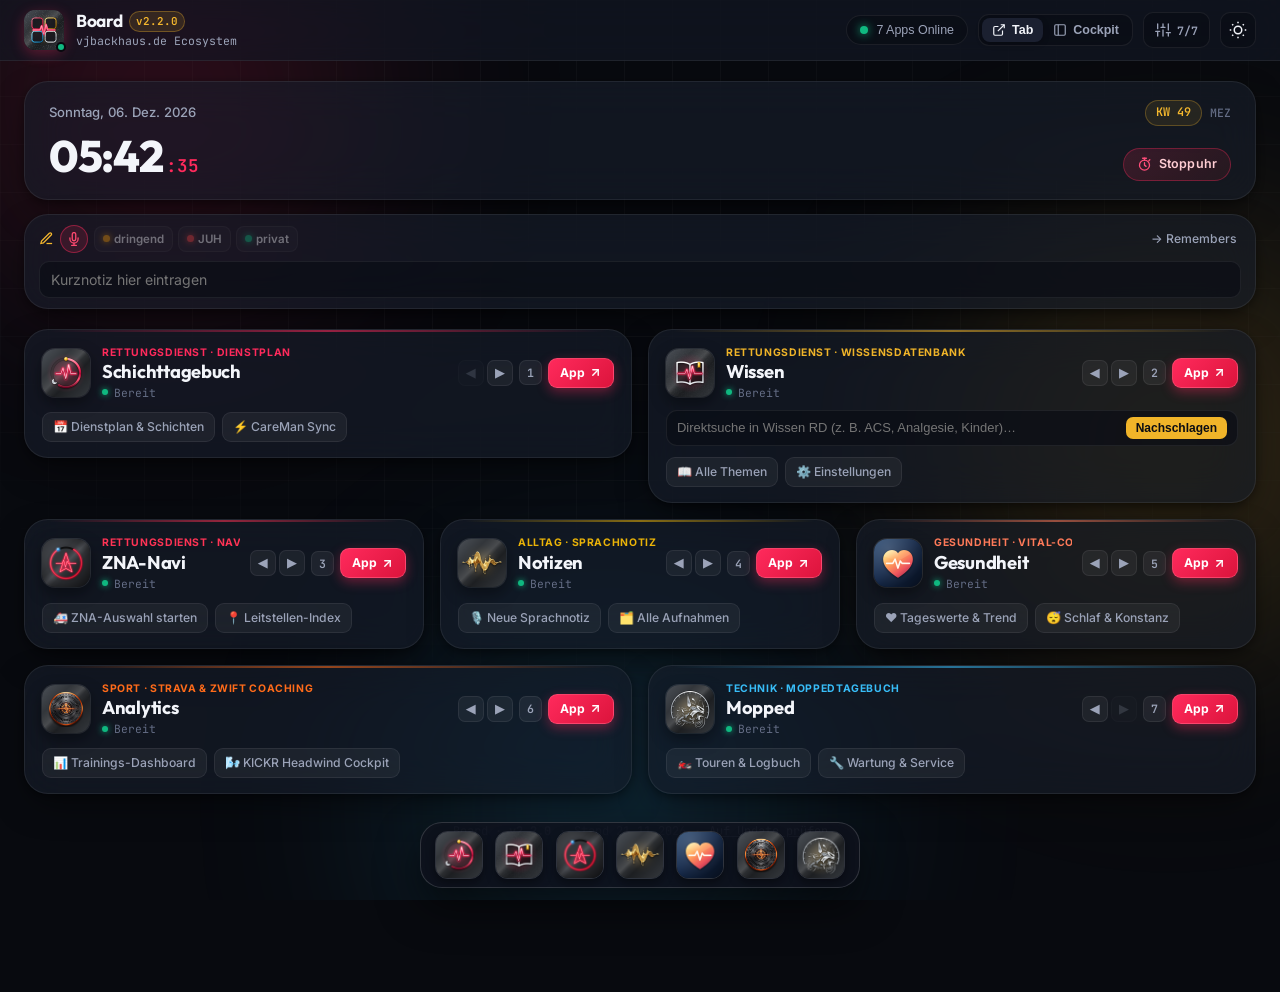
==== commit 948313d5: "v2.2.0: Chronograph Pro (Carbon Crimson) Stoppuhr per Klick auf Uhrzeit-Karte, Zuletzt-Zeile entfern" ====
--- a/index.html
+++ b/index.html
@@ -9,7 +9,7 @@
   <meta name="apple-mobile-web-app-capable" content="yes" />
   <meta name="apple-mobile-web-app-status-bar-style" content="black-translucent" />
   <meta name="apple-mobile-web-app-title" content="Board" />
-  <link rel="manifest" href="manifest.webmanifest?v=34" />
+  <link rel="manifest" href="manifest.webmanifest?v=35" />
   <link rel="icon" type="image/svg+xml" href="icons/dashboard.svg" />
   <link rel="alternate icon" type="image/png" href="icons/icon-192.png" />
   <link rel="apple-touch-icon" href="apple-touch-icon.png?v=2" />
@@ -18,7 +18,7 @@
   <link rel="preconnect" href="https://fonts.googleapis.com" />
   <link rel="preconnect" href="https://fonts.gstatic.com" crossorigin />
   <link href="https://fonts.googleapis.com/css2?family=Inter:wght@400;500;600;700&family=JetBrains+Mono:wght@400;500;600&family=Outfit:wght@500;600;700;800&display=swap" rel="stylesheet" />
-  <link rel="stylesheet" href="css/style.css?v=34" />
+  <link rel="stylesheet" href="css/style.css?v=35" />
   <script>
     try {
       const savedTheme = localStorage.getItem('dashboard_theme') || 'dark';
@@ -47,7 +47,7 @@
         <div class="brand-text">
           <div class="brand-title-row">
             <span class="brand-title">Board</span>
-            <span class="version-badge" id="app-version-badge" title="Installierte Board-Version (Tippen zum Prüfen auf Updates)">v2.1.3</span>
+            <span class="version-badge" id="app-version-badge" title="Installierte Board-Version (Tippen zum Prüfen auf Updates)">v2.2.0</span>
           </div>
           <span class="brand-subtitle">vjbackhaus.de Ecosystem</span>
         </div>
@@ -127,10 +127,10 @@
   <main class="dashboard-main" id="dashboard-main">
     <!-- Top Section: Clock & Date (1st), Quick Memo (2nd), Checkbox Category Filter (3rd) -->
     <section class="top-widgets-section">
-      <!-- 1. Uhrzeit-Spalte ganz oben -->
-      <div class="clock-card glass-panel">
+      <!-- 1. Uhrzeit-Spalte ganz oben (Klick öffnet Chronograph Pro Stoppuhr) -->
+      <div class="clock-card glass-panel clock-card-clickable" id="clock-card-trigger" role="button" tabindex="0" title="Tippen zum Öffnen der Chronograph-Stoppuhr" aria-label="Stoppuhr öffnen">
         <div class="clock-header">
-          <span class="clock-date" id="live-date">Mittwoch, 18. Nov 2026</span>
+          <span class="clock-date" id="live-date">Samstag, 21. Nov 2026</span>
           <div class="clock-badges">
             <span class="kw-badge" id="kw-badge" title="Aktuelle Kalenderwoche">KW 47</span>
             <span class="clock-tz">MEZ</span>
@@ -141,9 +141,16 @@
             <span class="clock-time" id="live-time">08:35</span>
             <span class="clock-seconds" id="live-seconds">:00</span>
           </div>
-          <div class="clock-footer" id="recent-activity-bar">
-            <span class="recent-label">Zuletzt:</span>
-            <span class="recent-app-pill" id="last-opened-pill">Bereit zum Start</span>
+          <div class="clock-chrono-pill" id="clock-chrono-pill" aria-live="off">
+            <svg class="clock-chrono-icon" viewBox="0 0 24 24" fill="none" stroke="currentColor" stroke-width="2.1" stroke-linecap="round" stroke-linejoin="round" aria-hidden="true">
+              <circle cx="12" cy="13" r="8"/>
+              <path d="M12 9v4l2.5 2"/>
+              <path d="M9 2h6"/>
+              <path d="M12 2v3"/>
+              <path d="M19 6l1.5-1.5"/>
+            </svg>
+            <span class="clock-chrono-dot" id="clock-chrono-dot" hidden></span>
+            <span class="clock-chrono-label" id="clock-chrono-label">Stoppuhr</span>
           </div>
         </div>
       </div>
@@ -194,9 +201,9 @@
 
     <!-- App Footer with Version & Build Info -->
     <footer class="dashboard-footer">
-      <span>Board · <strong id="footer-version">v2.1.3</strong></span>
+      <span>Board · <strong id="footer-version">v2.2.0</strong></span>
       <span>·</span>
-      <span id="footer-date">Stand 20.11.2026</span>
+      <span id="footer-date">Stand 21.11.2026</span>
       <span>·</span>
       <button type="button" class="footer-check-btn" id="footer-update-check">Auf Update prüfen</button>
     </footer>
@@ -296,9 +303,122 @@
     </div>
   </div>
 
+  <!-- Chronograph Pro · Carbon Crimson Stopwatch Modal -->
+  <div class="chrono-modal-backdrop" id="chrono-modal-backdrop" hidden>
+    <div class="chrono-modal" id="chrono-modal" role="dialog" aria-modal="true" aria-labelledby="chrono-modal-title">
+      <div class="chrono-modal-header">
+        <div class="chrono-title-group">
+          <span class="chrono-live-indicator" id="chrono-live-indicator"></span>
+          <div>
+            <h3 id="chrono-modal-title" class="chrono-modal-title">Chronograph Pro</h3>
+            <span class="chrono-modal-sub">Carbon Crimson · 1/100 s</span>
+          </div>
+        </div>
+        <button type="button" class="chrono-close-btn" id="chrono-close-btn" title="Schließen (Stoppuhr läuft weiter)" aria-label="Schließen">✕</button>
+      </div>
+
+      <div class="chrono-body">
+        <!-- Analog + Digital Dial -->
+        <div class="chrono-dial-column">
+          <div class="chrono-dial-wrap">
+            <svg id="chrono-svg" class="chrono-svg" viewBox="0 0 260 260" aria-hidden="true">
+              <defs>
+                <radialGradient id="chronoDialBg" cx="50%" cy="34%" r="68%">
+                  <stop offset="0%" stop-color="#35131e" />
+                  <stop offset="56%" stop-color="#17090e" />
+                  <stop offset="100%" stop-color="#080305" />
+                </radialGradient>
+                <linearGradient id="chronoBezelGrad" x1="0%" y1="0%" x2="100%" y2="100%">
+                  <stop offset="0%" stop-color="#ff2a5c" />
+                  <stop offset="48%" stop-color="#dc2626" />
+                  <stop offset="100%" stop-color="#fb7185" />
+                </linearGradient>
+                <radialGradient id="chronoSubdialBg" cx="50%" cy="40%" r="65%">
+                  <stop offset="0%" stop-color="#1d0b11" />
+                  <stop offset="100%" stop-color="#090306" />
+                </radialGradient>
+                <filter id="chronoCrimsonGlow" x="-25%" y="-25%" width="150%" height="150%">
+                  <feGaussianBlur stdDeviation="2.4" result="blur" />
+                  <feMerge>
+                    <feMergeNode in="blur" />
+                    <feMergeNode in="SourceGraphic" />
+                  </feMerge>
+                </filter>
+              </defs>
+
+              <!-- Outer Brushed Carbon Bezel & Crimson Ring -->
+              <circle cx="130" cy="130" r="124" fill="#0d0609" stroke="rgba(255,255,255,0.08)" stroke-width="1.5" />
+              <circle cx="130" cy="130" r="118" fill="url(#chronoDialBg)" stroke="url(#chronoBezelGrad)" stroke-width="3.6" />
+              <circle cx="130" cy="130" r="108" fill="none" stroke="rgba(255,42,92,0.28)" stroke-width="1" />
+              <circle cx="130" cy="130" r="76" fill="none" stroke="rgba(255,255,255,0.045)" stroke-width="1" />
+
+              <!-- Precision 60-sec & 1/5-sec ticks (generated in JS) -->
+              <g id="chrono-ticks"></g>
+
+              <!-- 30-Minute Totalizer Subdial (12 o'clock) -->
+              <circle cx="130" cy="82" r="27" fill="url(#chronoSubdialBg)" stroke="rgba(255,42,92,0.52)" stroke-width="1.25" />
+              <g id="chrono-subticks"></g>
+              <text x="130" y="65" text-anchor="middle" fill="#fda4af" font-size="8" font-weight="700" font-family="JetBrains Mono, ui-monospace, monospace">30</text>
+              <text x="149" y="85" text-anchor="middle" fill="#fda4af" font-size="8" font-weight="700" font-family="JetBrains Mono, ui-monospace, monospace">10</text>
+              <text x="111" y="85" text-anchor="middle" fill="#fda4af" font-size="8" font-weight="700" font-family="JetBrains Mono, ui-monospace, monospace">20</text>
+              <line id="chrono-min-hand" x1="130" y1="82" x2="130" y2="60" stroke="#ffffff" stroke-width="2.2" stroke-linecap="round" />
+              <circle cx="130" cy="82" r="3" fill="#ff2a5c" stroke="#ffffff" stroke-width="0.9" />
+
+              <!-- Recessed Digital Readout Window (6 o'clock) -->
+              <rect x="74" y="158" width="112" height="29" rx="8" fill="#090306" stroke="rgba(255,42,92,0.55)" stroke-width="1.25" />
+              <text id="chrono-digital" x="130" y="177.5" text-anchor="middle" fill="#fff1f2" font-size="15.5" font-weight="700" font-family="JetBrains Mono, ui-monospace, monospace">00:00.00</text>
+
+              <!-- Previous Lap Ghost Hand (visible once >= 1 lap recorded) -->
+              <g id="chrono-lap-hand" opacity="0">
+                <line x1="130" y1="130" x2="130" y2="30" stroke="rgba(255, 241, 242, 0.32)" stroke-width="1.6" stroke-dasharray="3 3" stroke-linecap="round" />
+              </g>
+
+              <!-- Primary Dual-Tone Crimson & White Sweep Second Hand -->
+              <g id="chrono-sec-hand" filter="url(#chronoCrimsonGlow)">
+                <line x1="130" y1="154" x2="130" y2="24" stroke="#ff2a5c" stroke-width="2.8" stroke-linecap="round" />
+                <line x1="130" y1="47" x2="130" y2="24" stroke="#ffffff" stroke-width="2.8" stroke-linecap="round" />
+                <circle cx="130" cy="150" r="2.8" fill="#ff2a5c" />
+                <circle cx="130" cy="130" r="6" fill="#ff2a5c" stroke="#ffffff" stroke-width="1.8" />
+                <circle cx="130" cy="130" r="2" fill="#090306" />
+              </g>
+            </svg>
+          </div>
+
+          <div class="chrono-live-lap-bar">
+            <span class="chrono-lap-badge" id="chrono-current-lap-label">Runde 1</span>
+            <span class="chrono-lap-time" id="chrono-current-lap-time">00:00.00</span>
+          </div>
+
+          <!-- Ergonomic Pushers -->
+          <div class="chrono-pushers">
+            <button type="button" class="chrono-btn chrono-btn-secondary" id="chrono-sec-btn" disabled>Reset</button>
+            <button type="button" class="chrono-btn chrono-btn-primary" id="chrono-pri-btn">Start</button>
+          </div>
+        </div>
+
+        <!-- Lap Protocol Column -->
+        <div class="chrono-laps-column">
+          <div class="chrono-laps-header">
+            <span class="chrono-laps-title">Rundenprotokoll</span>
+            <button type="button" class="chrono-copy-btn" id="chrono-copy-btn" hidden title="Rundenzeiten kopieren">Kopieren</button>
+          </div>
+          <div class="chrono-laps-cols">
+            <span>#</span>
+            <span>Runde</span>
+            <span>Gesamt</span>
+            <span class="text-right">Uhrzeit</span>
+          </div>
+          <div class="chrono-laps-list" id="chrono-laps-list">
+            <div class="chrono-laps-empty">Start tippen · „Runde“ erfasst Zwischenzeiten inkl. Uhrzeit</div>
+          </div>
+        </div>
+      </div>
+    </div>
+  </div>
+
   <!-- Toast Notification -->
   <div class="toast-container" id="toast-container" aria-live="polite"></div>
 
-  <script src="js/app.js?v=34"></script>
+  <script src="js/app.js?v=35"></script>
 </body>
 </html>
--- a/css/style.css
+++ b/css/style.css
@@ -513,6 +513,27 @@
   gap: 8px;
 }
 
+.clock-card-clickable {
+  cursor: pointer;
+  user-select: none;
+  -webkit-tap-highlight-color: transparent;
+  transition: transform 0.16s ease, border-color 0.2s ease, box-shadow 0.2s ease, background-color 0.2s ease;
+}
+
+.clock-card-clickable:hover {
+  border-color: rgba(255, 42, 92, 0.36);
+  box-shadow: 0 14px 36px -12px rgba(255, 42, 92, 0.22), var(--card-shadow);
+}
+
+.clock-card-clickable:active {
+  transform: scale(0.992);
+}
+
+.clock-card-clickable:focus-visible {
+  outline: 2px solid rgba(255, 42, 92, 0.7);
+  outline-offset: 2px;
+}
+
 .clock-header {
   display: flex;
   justify-content: space-between;
@@ -577,28 +598,102 @@
   font-weight: 600;
 }
 
-.clock-footer {
-  display: flex;
-  align-items: center;
-  gap: 8px;
+.clock-chrono-pill {
+  display: inline-flex;
+  align-items: center;
+  gap: 7px;
+  padding: 6px 13px;
+  border-radius: 999px;
   font-size: 0.78rem;
-}
-
-.recent-label {
-  color: var(--text-muted);
-}
-
-.recent-app-pill {
   font-weight: 600;
-  color: var(--text-primary);
-  background: rgba(255, 255, 255, 0.06);
-  border: 1px solid var(--border-subtle);
-  padding: 3px 10px;
-  border-radius: 999px;
-  max-width: 220px;
-  white-space: nowrap;
-  overflow: hidden;
-  text-overflow: ellipsis;
+  color: #fecdd3;
+  background: linear-gradient(135deg, rgba(255, 42, 92, 0.16), rgba(220, 38, 38, 0.09));
+  border: 1px solid rgba(255, 42, 92, 0.34);
+  transition: background 0.2s ease, border-color 0.2s ease, box-shadow 0.2s ease, transform 0.16s ease;
+}
+
+.clock-card-clickable:hover .clock-chrono-pill {
+  background: linear-gradient(135deg, rgba(255, 42, 92, 0.26), rgba(220, 38, 38, 0.16));
+  border-color: rgba(255, 42, 92, 0.56);
+  box-shadow: 0 0 16px rgba(255, 42, 92, 0.22);
+}
+
+html[data-theme="light"] .clock-chrono-pill {
+  color: #be123c;
+  background: rgba(255, 42, 92, 0.09);
+  border-color: rgba(255, 42, 92, 0.28);
+}
+
+.clock-chrono-pill.is-running {
+  background: linear-gradient(135deg, rgba(255, 42, 92, 0.28), rgba(185, 28, 28, 0.22));
+  border-color: rgba(255, 42, 92, 0.72);
+  color: #fff1f2;
+  box-shadow: 0 0 18px rgba(255, 42, 92, 0.32);
+}
+
+html[data-theme="light"] .clock-chrono-pill.is-running {
+  background: #ff2a5c;
+  border-color: #e11d48;
+  color: #ffffff;
+}
+
+.clock-chrono-pill.is-paused {
+  border-color: rgba(245, 184, 46, 0.55);
+  color: #fde68a;
+  background: rgba(245, 184, 46, 0.14);
+}
+
+html[data-theme="light"] .clock-chrono-pill.is-paused {
+  color: #92400e;
+  background: rgba(245, 184, 46, 0.22);
+}
+
+.clock-chrono-icon {
+  width: 15px;
+  height: 15px;
+  flex-shrink: 0;
+  color: #ff4d79;
+}
+
+.clock-chrono-pill.is-running .clock-chrono-icon,
+.clock-chrono-pill.is-paused .clock-chrono-icon {
+  display: none;
+}
+
+.clock-chrono-dot {
+  width: 8px;
+  height: 8px;
+  border-radius: 50%;
+  background: #ff2a5c;
+  box-shadow: 0 0 8px #ff2a5c;
+  flex-shrink: 0;
+}
+
+.clock-chrono-pill.is-running .clock-chrono-dot {
+  animation: chronoPulseDot 1.1s ease-in-out infinite;
+}
+
+.clock-chrono-pill.is-paused .clock-chrono-dot {
+  background: #f5b82e;
+  box-shadow: 0 0 8px rgba(245, 184, 46, 0.7);
+  animation: none;
+}
+
+.clock-chrono-label {
+  font-family: var(--font-sans);
+  letter-spacing: 0.01em;
+}
+
+.clock-chrono-pill.is-running .clock-chrono-label,
+.clock-chrono-pill.is-paused .clock-chrono-label {
+  font-family: var(--font-mono);
+  font-variant-numeric: tabular-nums;
+  font-weight: 700;
+}
+
+@keyframes chronoPulseDot {
+  0%, 100% { opacity: 1; transform: scale(1); }
+  50% { opacity: 0.35; transform: scale(0.75); }
 }
 
 /* Scratchpad Widget (Directly below Clock) */
@@ -2638,3 +2733,430 @@
 .groq-btn-danger[hidden] {
   display: none;
 }
+
+/* ==========================================================================
+   Chronograph Pro · Carbon Crimson Modal
+   ========================================================================== */
+.chrono-modal-backdrop {
+  position: fixed;
+  inset: 0;
+  z-index: 1250;
+  display: flex;
+  align-items: center;
+  justify-content: center;
+  padding: 16px;
+  background: rgba(5, 3, 6, 0.74);
+  backdrop-filter: blur(12px);
+  -webkit-backdrop-filter: blur(12px);
+  animation: chronoFadeIn 0.18s ease-out;
+}
+
+.chrono-modal-backdrop[hidden] {
+  display: none;
+}
+
+@keyframes chronoFadeIn {
+  from { opacity: 0; }
+  to { opacity: 1; }
+}
+
+.chrono-modal {
+  width: 100%;
+  max-width: 650px;
+  max-height: calc(100vh - 32px);
+  max-height: calc(100dvh - 32px);
+  display: flex;
+  flex-direction: column;
+  overflow: hidden;
+  border-radius: 24px;
+  color: #fff1f2;
+  background:
+    radial-gradient(circle at 22% 0%, rgba(255, 42, 92, 0.24), transparent 55%),
+    radial-gradient(circle at 88% 100%, rgba(220, 38, 38, 0.18), transparent 55%),
+    linear-gradient(160deg, #16090e 0%, #0d0609 55%, #12070c 100%);
+  border: 1px solid rgba(255, 42, 92, 0.36);
+  box-shadow:
+    0 28px 68px -12px rgba(0, 0, 0, 0.85),
+    0 0 0 1px rgba(255, 255, 255, 0.06) inset,
+    0 0 42px -12px rgba(255, 42, 92, 0.28);
+  animation: chronoSlideUp 0.22s cubic-bezier(0.16, 1, 0.3, 1);
+}
+
+@keyframes chronoSlideUp {
+  from { opacity: 0; transform: translateY(14px) scale(0.97); }
+  to { opacity: 1; transform: translateY(0) scale(1); }
+}
+
+.chrono-modal-header {
+  display: flex;
+  align-items: center;
+  justify-content: space-between;
+  gap: 12px;
+  padding: 15px 18px 13px;
+  border-bottom: 1px solid rgba(255, 42, 92, 0.18);
+}
+
+.chrono-title-group {
+  display: flex;
+  align-items: center;
+  gap: 11px;
+}
+
+.chrono-live-indicator {
+  width: 10px;
+  height: 10px;
+  border-radius: 50%;
+  background: rgba(255, 133, 162, 0.35);
+  border: 1px solid rgba(255, 42, 92, 0.6);
+  transition: all 0.2s ease;
+}
+
+.chrono-modal.is-running .chrono-live-indicator {
+  background: #ff2a5c;
+  box-shadow: 0 0 12px #ff2a5c;
+  animation: chronoPulseDot 1.1s ease-in-out infinite;
+}
+
+.chrono-modal.is-paused .chrono-live-indicator {
+  background: #f5b82e;
+  border-color: #fde68a;
+  box-shadow: 0 0 10px rgba(245, 184, 46, 0.65);
+}
+
+.chrono-modal-title {
+  font-family: var(--font-display);
+  font-size: 1.05rem;
+  font-weight: 700;
+  letter-spacing: -0.01em;
+  color: #fff1f2;
+  line-height: 1.15;
+}
+
+.chrono-modal-sub {
+  display: block;
+  font-family: var(--font-mono);
+  font-size: 0.68rem;
+  color: #fda4af;
+  letter-spacing: 0.08em;
+  text-transform: uppercase;
+  margin-top: 2px;
+}
+
+.chrono-close-btn {
+  width: 34px;
+  height: 34px;
+  border-radius: 11px;
+  border: 1px solid rgba(255, 255, 255, 0.12);
+  background: rgba(255, 255, 255, 0.06);
+  color: #fecdd3;
+  font-size: 0.95rem;
+  font-weight: 600;
+  cursor: pointer;
+  display: inline-flex;
+  align-items: center;
+  justify-content: center;
+  transition: background 0.16s ease, border-color 0.16s ease, color 0.16s ease;
+}
+
+.chrono-close-btn:hover {
+  background: rgba(255, 42, 92, 0.22);
+  border-color: rgba(255, 42, 92, 0.55);
+  color: #ffffff;
+}
+
+.chrono-body {
+  display: grid;
+  grid-template-columns: 270px 1fr;
+  gap: 18px;
+  padding: 18px 20px 20px;
+  overflow-y: auto;
+  overscroll-behavior: contain;
+}
+
+.chrono-dial-column {
+  display: flex;
+  flex-direction: column;
+  align-items: center;
+  gap: 12px;
+}
+
+.chrono-dial-wrap {
+  width: 244px;
+  height: 244px;
+  position: relative;
+  filter: drop-shadow(0 14px 28px rgba(0, 0, 0, 0.68));
+}
+
+.chrono-svg {
+  width: 100%;
+  height: 100%;
+  display: block;
+}
+
+.chrono-live-lap-bar {
+  display: inline-flex;
+  align-items: center;
+  gap: 10px;
+  padding: 5px 14px;
+  border-radius: 999px;
+  background: rgba(255, 42, 92, 0.1);
+  border: 1px solid rgba(255, 42, 92, 0.26);
+}
+
+.chrono-lap-badge {
+  font-size: 0.72rem;
+  font-weight: 600;
+  color: #fda4af;
+  letter-spacing: 0.04em;
+  text-transform: uppercase;
+}
+
+.chrono-lap-time {
+  font-family: var(--font-mono);
+  font-variant-numeric: tabular-nums;
+  font-size: 0.86rem;
+  font-weight: 700;
+  color: #fff1f2;
+}
+
+.chrono-pushers {
+  display: grid;
+  grid-template-columns: 1fr 1fr;
+  gap: 10px;
+  width: 100%;
+  max-width: 256px;
+}
+
+.chrono-btn {
+  height: 44px;
+  border-radius: 999px;
+  font-family: var(--font-sans);
+  font-size: 0.88rem;
+  font-weight: 700;
+  letter-spacing: 0.02em;
+  cursor: pointer;
+  border: 1px solid transparent;
+  transition: transform 0.12s ease, filter 0.16s ease, background 0.16s ease, border-color 0.16s ease, opacity 0.16s ease;
+  -webkit-tap-highlight-color: transparent;
+}
+
+.chrono-btn:active:not(:disabled) {
+  transform: scale(0.96);
+}
+
+.chrono-btn:disabled {
+  opacity: 0.36;
+  cursor: not-allowed;
+}
+
+.chrono-btn-secondary {
+  background: rgba(48, 18, 27, 0.9);
+  border-color: rgba(255, 42, 92, 0.36);
+  color: #fecdd3;
+}
+
+.chrono-btn-secondary:hover:not(:disabled) {
+  background: rgba(74, 24, 39, 0.95);
+  border-color: rgba(255, 42, 92, 0.65);
+  color: #ffffff;
+}
+
+.chrono-btn-primary {
+  background: linear-gradient(135deg, #ff2a5c, #dc2626);
+  color: #ffffff;
+  box-shadow: 0 8px 22px -6px rgba(255, 42, 92, 0.65);
+}
+
+.chrono-btn-primary:hover {
+  filter: brightness(1.1);
+}
+
+.chrono-btn-primary.is-stop {
+  background: linear-gradient(135deg, #3a0d18, #24070e);
+  border-color: rgba(255, 42, 92, 0.85);
+  color: #ff6b8f;
+  box-shadow: 0 0 20px -4px rgba(255, 42, 92, 0.45);
+}
+
+.chrono-laps-column {
+  display: flex;
+  flex-direction: column;
+  min-width: 0;
+  background: rgba(0, 0, 0, 0.28);
+  border: 1px solid rgba(255, 42, 92, 0.16);
+  border-radius: 16px;
+  padding: 12px 13px;
+}
+
+.chrono-laps-header {
+  display: flex;
+  align-items: center;
+  justify-content: space-between;
+  gap: 8px;
+  padding-bottom: 8px;
+  border-bottom: 1px solid rgba(255, 255, 255, 0.08);
+}
+
+.chrono-laps-title {
+  font-size: 0.8rem;
+  font-weight: 700;
+  color: #fff1f2;
+  letter-spacing: 0.02em;
+}
+
+.chrono-copy-btn {
+  padding: 3px 9px;
+  border-radius: 999px;
+  font-family: var(--font-sans);
+  font-size: 0.7rem;
+  font-weight: 600;
+  color: #fecdd3;
+  background: rgba(255, 42, 92, 0.16);
+  border: 1px solid rgba(255, 42, 92, 0.34);
+  cursor: pointer;
+  transition: background 0.15s ease, color 0.15s ease;
+}
+
+.chrono-copy-btn:hover {
+  background: rgba(255, 42, 92, 0.3);
+  color: #ffffff;
+}
+
+.chrono-copy-btn[hidden] {
+  display: none;
+}
+
+.chrono-laps-cols {
+  display: grid;
+  grid-template-columns: 32px 1fr 1fr 66px;
+  gap: 6px;
+  padding: 7px 6px 5px;
+  font-size: 0.68rem;
+  font-weight: 600;
+  text-transform: uppercase;
+  letter-spacing: 0.06em;
+  color: #a67683;
+}
+
+.chrono-laps-cols .text-right,
+.chrono-lap-row .text-right {
+  text-align: right;
+}
+
+.chrono-laps-list {
+  flex: 1;
+  min-height: 120px;
+  max-height: 270px;
+  overflow-y: auto;
+  display: flex;
+  flex-direction: column;
+  gap: 5px;
+  padding-right: 2px;
+}
+
+.chrono-laps-list::-webkit-scrollbar {
+  width: 4px;
+}
+
+.chrono-laps-list::-webkit-scrollbar-thumb {
+  background: rgba(255, 42, 92, 0.35);
+  border-radius: 4px;
+}
+
+.chrono-laps-empty {
+  margin: auto 0;
+  padding: 24px 8px;
+  text-align: center;
+  font-size: 0.78rem;
+  line-height: 1.45;
+  color: #8f6370;
+}
+
+.chrono-lap-row {
+  display: grid;
+  grid-template-columns: 32px 1fr 1fr 66px;
+  gap: 6px;
+  align-items: center;
+  padding: 7px 8px;
+  border-radius: 10px;
+  background: rgba(255, 255, 255, 0.04);
+  border: 1px solid rgba(255, 255, 255, 0.05);
+  font-family: var(--font-mono);
+  font-variant-numeric: tabular-nums;
+  font-size: 0.77rem;
+}
+
+.chrono-lap-row.is-fastest {
+  border-color: rgba(52, 211, 153, 0.32);
+  background: rgba(16, 185, 129, 0.08);
+}
+
+.chrono-lap-row.is-slowest {
+  border-color: rgba(255, 42, 92, 0.34);
+  background: rgba(255, 42, 92, 0.09);
+}
+
+.chrono-lap-num {
+  color: #fda4af;
+  font-weight: 700;
+}
+
+.chrono-lap-split {
+  color: #fff1f2;
+  font-weight: 700;
+}
+
+.chrono-lap-row.is-fastest .chrono-lap-split {
+  color: #34d399;
+}
+
+.chrono-lap-row.is-slowest .chrono-lap-split {
+  color: #ff5c84;
+}
+
+.chrono-lap-total {
+  color: #c9a1ac;
+}
+
+.chrono-lap-wall {
+  color: #9e7481;
+  font-size: 0.72rem;
+}
+
+@media (max-width: 640px) {
+  .chrono-modal-backdrop {
+    padding: 10px;
+    align-items: flex-end;
+  }
+
+  .chrono-modal {
+    max-width: 100%;
+    border-radius: 22px;
+    max-height: calc(100dvh - 20px);
+  }
+
+  .chrono-body {
+    grid-template-columns: 1fr;
+    gap: 14px;
+    padding: 14px 14px calc(16px + env(safe-area-inset-bottom));
+  }
+
+  .chrono-dial-wrap {
+    width: 220px;
+    height: 220px;
+  }
+
+  .chrono-pushers {
+    max-width: 100%;
+  }
+
+  .chrono-btn {
+    height: 46px;
+    font-size: 0.92rem;
+  }
+
+  .chrono-laps-list {
+    min-height: 76px;
+    max-height: 165px;
+  }
+}
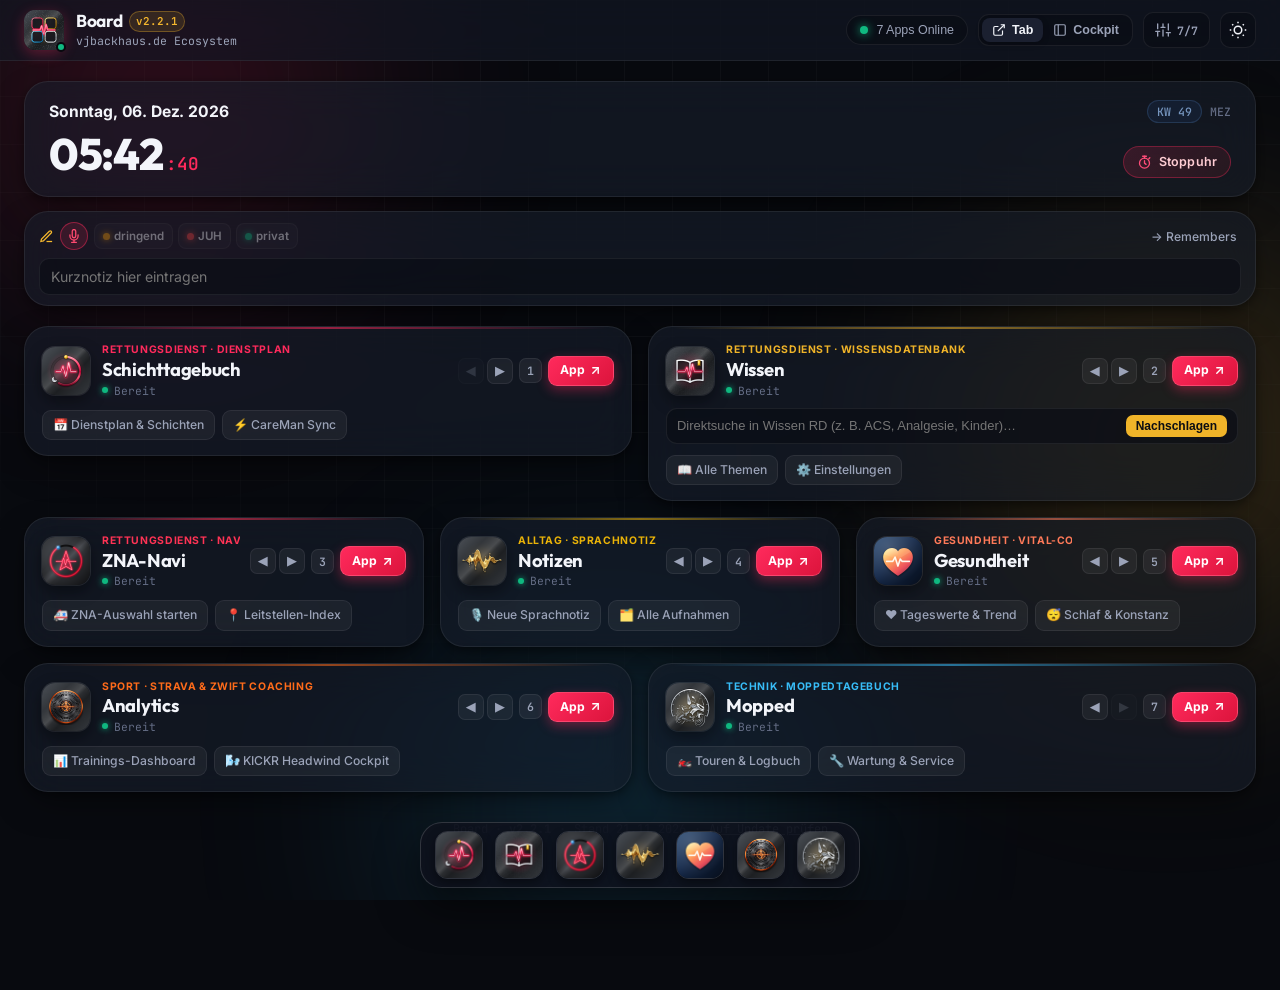
==== commit 184b2d60: "v2.2.1: Hinweistext im Rundenprotokoll entfernt, Datum größer & fett, KW dezent blau" ====
--- a/index.html
+++ b/index.html
@@ -9,7 +9,7 @@
   <meta name="apple-mobile-web-app-capable" content="yes" />
   <meta name="apple-mobile-web-app-status-bar-style" content="black-translucent" />
   <meta name="apple-mobile-web-app-title" content="Board" />
-  <link rel="manifest" href="manifest.webmanifest?v=35" />
+  <link rel="manifest" href="manifest.webmanifest?v=36" />
   <link rel="icon" type="image/svg+xml" href="icons/dashboard.svg" />
   <link rel="alternate icon" type="image/png" href="icons/icon-192.png" />
   <link rel="apple-touch-icon" href="apple-touch-icon.png?v=2" />
@@ -18,7 +18,7 @@
   <link rel="preconnect" href="https://fonts.googleapis.com" />
   <link rel="preconnect" href="https://fonts.gstatic.com" crossorigin />
   <link href="https://fonts.googleapis.com/css2?family=Inter:wght@400;500;600;700&family=JetBrains+Mono:wght@400;500;600&family=Outfit:wght@500;600;700;800&display=swap" rel="stylesheet" />
-  <link rel="stylesheet" href="css/style.css?v=35" />
+  <link rel="stylesheet" href="css/style.css?v=36" />
   <script>
     try {
       const savedTheme = localStorage.getItem('dashboard_theme') || 'dark';
@@ -47,7 +47,7 @@
         <div class="brand-text">
           <div class="brand-title-row">
             <span class="brand-title">Board</span>
-            <span class="version-badge" id="app-version-badge" title="Installierte Board-Version (Tippen zum Prüfen auf Updates)">v2.2.0</span>
+            <span class="version-badge" id="app-version-badge" title="Installierte Board-Version (Tippen zum Prüfen auf Updates)">v2.2.1</span>
           </div>
           <span class="brand-subtitle">vjbackhaus.de Ecosystem</span>
         </div>
@@ -201,7 +201,7 @@
 
     <!-- App Footer with Version & Build Info -->
     <footer class="dashboard-footer">
-      <span>Board · <strong id="footer-version">v2.2.0</strong></span>
+      <span>Board · <strong id="footer-version">v2.2.1</strong></span>
       <span>·</span>
       <span id="footer-date">Stand 21.11.2026</span>
       <span>·</span>
@@ -408,9 +408,7 @@
             <span>Gesamt</span>
             <span class="text-right">Uhrzeit</span>
           </div>
-          <div class="chrono-laps-list" id="chrono-laps-list">
-            <div class="chrono-laps-empty">Start tippen · „Runde“ erfasst Zwischenzeiten inkl. Uhrzeit</div>
-          </div>
+          <div class="chrono-laps-list" id="chrono-laps-list"></div>
         </div>
       </div>
     </div>
@@ -419,6 +417,6 @@
   <!-- Toast Notification -->
   <div class="toast-container" id="toast-container" aria-live="polite"></div>
 
-  <script src="js/app.js?v=35"></script>
+  <script src="js/app.js?v=36"></script>
 </body>
 </html>
--- a/css/style.css
+++ b/css/style.css
@@ -538,11 +538,19 @@
   display: flex;
   justify-content: space-between;
   align-items: center;
+  gap: 10px;
   font-size: 0.82rem;
   color: var(--text-secondary);
   font-weight: 500;
 }
 
+.clock-date {
+  font-size: 0.98rem;
+  font-weight: 700;
+  color: var(--text-primary);
+  letter-spacing: -0.01em;
+}
+
 .clock-badges {
   display: flex;
   align-items: center;
@@ -553,14 +561,20 @@
   display: inline-flex;
   align-items: center;
   gap: 6px;
-  padding: 3px 10px;
+  padding: 2px 9px;
   border-radius: 999px;
-  font-size: 0.74rem;
-  font-weight: 600;
+  font-size: 0.72rem;
+  font-weight: 500;
   font-family: var(--font-mono);
-  color: var(--accent-gold);
-  border: 1px solid rgba(245, 184, 46, 0.28);
-  background: rgba(245, 184, 46, 0.09);
+  color: rgba(147, 184, 232, 0.78);
+  border: 1px solid rgba(96, 150, 220, 0.2);
+  background: rgba(59, 130, 246, 0.08);
+}
+
+html[data-theme="light"] .kw-badge {
+  color: #4b6c96;
+  border-color: rgba(59, 130, 246, 0.22);
+  background: rgba(59, 130, 246, 0.08);
 }
 
 .clock-tz {
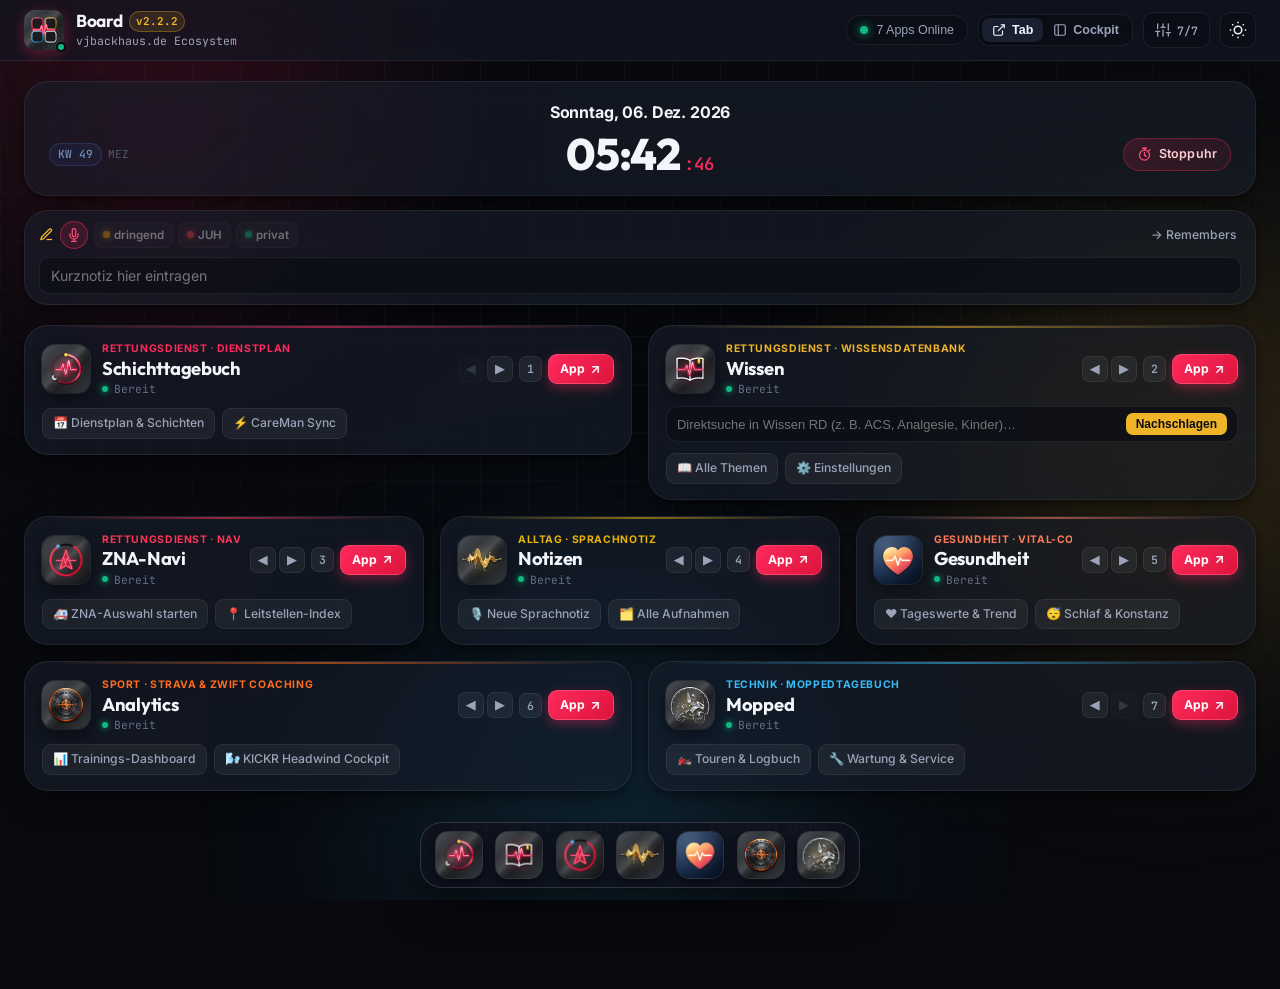
==== commit 312326fb: "v2.2.2: Datum und Uhrzeit mittig zentriert, KW und MEZ unauffällig links seitlich" ====
--- a/index.html
+++ b/index.html
@@ -9,7 +9,7 @@
   <meta name="apple-mobile-web-app-capable" content="yes" />
   <meta name="apple-mobile-web-app-status-bar-style" content="black-translucent" />
   <meta name="apple-mobile-web-app-title" content="Board" />
-  <link rel="manifest" href="manifest.webmanifest?v=36" />
+  <link rel="manifest" href="manifest.webmanifest?v=37" />
   <link rel="icon" type="image/svg+xml" href="icons/dashboard.svg" />
   <link rel="alternate icon" type="image/png" href="icons/icon-192.png" />
   <link rel="apple-touch-icon" href="apple-touch-icon.png?v=2" />
@@ -18,7 +18,7 @@
   <link rel="preconnect" href="https://fonts.googleapis.com" />
   <link rel="preconnect" href="https://fonts.gstatic.com" crossorigin />
   <link href="https://fonts.googleapis.com/css2?family=Inter:wght@400;500;600;700&family=JetBrains+Mono:wght@400;500;600&family=Outfit:wght@500;600;700;800&display=swap" rel="stylesheet" />
-  <link rel="stylesheet" href="css/style.css?v=36" />
+  <link rel="stylesheet" href="css/style.css?v=37" />
   <script>
     try {
       const savedTheme = localStorage.getItem('dashboard_theme') || 'dark';
@@ -47,7 +47,7 @@
         <div class="brand-text">
           <div class="brand-title-row">
             <span class="brand-title">Board</span>
-            <span class="version-badge" id="app-version-badge" title="Installierte Board-Version (Tippen zum Prüfen auf Updates)">v2.2.1</span>
+            <span class="version-badge" id="app-version-badge" title="Installierte Board-Version (Tippen zum Prüfen auf Updates)">v2.2.2</span>
           </div>
           <span class="brand-subtitle">vjbackhaus.de Ecosystem</span>
         </div>
@@ -131,26 +131,28 @@
       <div class="clock-card glass-panel clock-card-clickable" id="clock-card-trigger" role="button" tabindex="0" title="Tippen zum Öffnen der Chronograph-Stoppuhr" aria-label="Stoppuhr öffnen">
         <div class="clock-header">
           <span class="clock-date" id="live-date">Samstag, 21. Nov 2026</span>
-          <div class="clock-badges">
+        </div>
+        <div class="clock-main-row">
+          <div class="clock-side-meta">
             <span class="kw-badge" id="kw-badge" title="Aktuelle Kalenderwoche">KW 47</span>
             <span class="clock-tz">MEZ</span>
           </div>
-        </div>
-        <div class="clock-main-row">
           <div class="clock-time-wrap">
             <span class="clock-time" id="live-time">08:35</span>
             <span class="clock-seconds" id="live-seconds">:00</span>
           </div>
-          <div class="clock-chrono-pill" id="clock-chrono-pill" aria-live="off">
-            <svg class="clock-chrono-icon" viewBox="0 0 24 24" fill="none" stroke="currentColor" stroke-width="2.1" stroke-linecap="round" stroke-linejoin="round" aria-hidden="true">
-              <circle cx="12" cy="13" r="8"/>
-              <path d="M12 9v4l2.5 2"/>
-              <path d="M9 2h6"/>
-              <path d="M12 2v3"/>
-              <path d="M19 6l1.5-1.5"/>
-            </svg>
-            <span class="clock-chrono-dot" id="clock-chrono-dot" hidden></span>
-            <span class="clock-chrono-label" id="clock-chrono-label">Stoppuhr</span>
+          <div class="clock-side-action">
+            <div class="clock-chrono-pill" id="clock-chrono-pill" aria-live="off">
+              <svg class="clock-chrono-icon" viewBox="0 0 24 24" fill="none" stroke="currentColor" stroke-width="2.1" stroke-linecap="round" stroke-linejoin="round" aria-hidden="true">
+                <circle cx="12" cy="13" r="8"/>
+                <path d="M12 9v4l2.5 2"/>
+                <path d="M9 2h6"/>
+                <path d="M12 2v3"/>
+                <path d="M19 6l1.5-1.5"/>
+              </svg>
+              <span class="clock-chrono-dot" id="clock-chrono-dot" hidden></span>
+              <span class="clock-chrono-label" id="clock-chrono-label">Stoppuhr</span>
+            </div>
           </div>
         </div>
       </div>
@@ -201,7 +203,7 @@
 
     <!-- App Footer with Version & Build Info -->
     <footer class="dashboard-footer">
-      <span>Board · <strong id="footer-version">v2.2.1</strong></span>
+      <span>Board · <strong id="footer-version">v2.2.2</strong></span>
       <span>·</span>
       <span id="footer-date">Stand 21.11.2026</span>
       <span>·</span>
@@ -417,6 +419,6 @@
   <!-- Toast Notification -->
   <div class="toast-container" id="toast-container" aria-live="polite"></div>
 
-  <script src="js/app.js?v=36"></script>
+  <script src="js/app.js?v=37"></script>
 </body>
 </html>
--- a/css/style.css
+++ b/css/style.css
@@ -536,39 +536,51 @@
 
 .clock-header {
   display: flex;
-  justify-content: space-between;
-  align-items: center;
-  gap: 10px;
+  justify-content: center;
+  align-items: center;
+  text-align: center;
   font-size: 0.82rem;
   color: var(--text-secondary);
   font-weight: 500;
 }
 
 .clock-date {
-  font-size: 0.98rem;
+  font-size: 1rem;
   font-weight: 700;
   color: var(--text-primary);
   letter-spacing: -0.01em;
 }
 
-.clock-badges {
-  display: flex;
-  align-items: center;
-  gap: 8px;
+.clock-main-row {
+  display: grid;
+  grid-template-columns: 1fr auto 1fr;
+  align-items: center;
+  gap: 10px;
+}
+
+.clock-side-meta {
+  display: flex;
+  align-items: center;
+  gap: 6px;
+  justify-self: start;
+}
+
+.clock-side-action {
+  justify-self: end;
 }
 
 .kw-badge {
   display: inline-flex;
   align-items: center;
-  gap: 6px;
-  padding: 2px 9px;
+  padding: 2px 8px;
   border-radius: 999px;
-  font-size: 0.72rem;
+  font-size: 0.7rem;
   font-weight: 500;
   font-family: var(--font-mono);
-  color: rgba(147, 184, 232, 0.78);
-  border: 1px solid rgba(96, 150, 220, 0.2);
-  background: rgba(59, 130, 246, 0.08);
+  color: rgba(147, 184, 232, 0.74);
+  border: 1px solid rgba(96, 150, 220, 0.18);
+  background: rgba(59, 130, 246, 0.07);
+  white-space: nowrap;
 }
 
 html[data-theme="light"] .kw-badge {
@@ -579,27 +591,23 @@
 
 .clock-tz {
   font-family: var(--font-mono);
-  font-size: 0.72rem;
+  font-size: 0.68rem;
   color: var(--text-muted);
-}
-
-.clock-main-row {
+  opacity: 0.8;
+  white-space: nowrap;
+}
+
+.clock-time-wrap {
   display: flex;
   align-items: baseline;
-  justify-content: space-between;
-  flex-wrap: wrap;
-  gap: 12px;
-}
-
-.clock-time-wrap {
-  display: flex;
-  align-items: baseline;
+  justify-content: center;
+  justify-self: center;
   gap: 4px;
 }
 
 .clock-time {
   font-family: var(--font-display);
-  font-size: clamp(2.1rem, 4vw, 2.75rem);
+  font-size: clamp(2.05rem, 4.5vw, 2.75rem);
   font-weight: 800;
   letter-spacing: -0.03em;
   line-height: 1;
@@ -607,7 +615,7 @@
 
 .clock-seconds {
   font-family: var(--font-mono);
-  font-size: 1.1rem;
+  font-size: 1.08rem;
   color: var(--accent-primary);
   font-weight: 600;
 }
@@ -624,6 +632,29 @@
   background: linear-gradient(135deg, rgba(255, 42, 92, 0.16), rgba(220, 38, 38, 0.09));
   border: 1px solid rgba(255, 42, 92, 0.34);
   transition: background 0.2s ease, border-color 0.2s ease, box-shadow 0.2s ease, transform 0.16s ease;
+}
+
+@media (max-width: 520px) {
+  .clock-main-row {
+    gap: 6px;
+  }
+
+  .clock-side-meta {
+    flex-direction: column;
+    align-items: flex-start;
+    gap: 2px;
+  }
+
+  .clock-tz {
+    padding-left: 4px;
+    font-size: 0.64rem;
+  }
+
+  .clock-chrono-pill {
+    padding: 5px 10px;
+    font-size: 0.72rem;
+    gap: 5px;
+  }
 }
 
 .clock-card-clickable:hover .clock-chrono-pill {
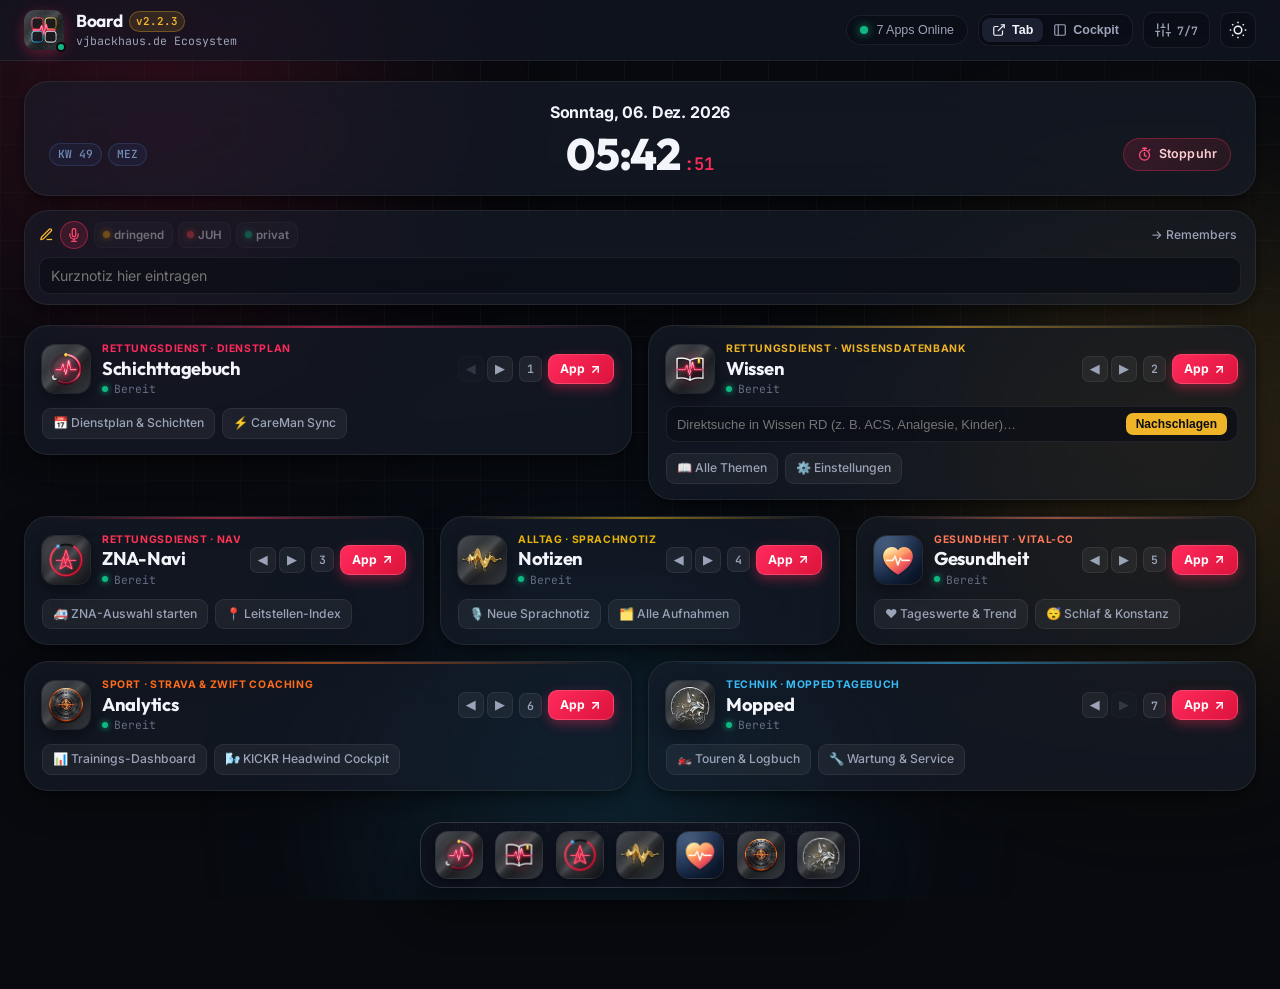
==== commit 34bc10a8: "v2.2.3: MEZ im gleichen dezenten blauen Rahmen-Look wie KW" ====
--- a/index.html
+++ b/index.html
@@ -9,7 +9,7 @@
   <meta name="apple-mobile-web-app-capable" content="yes" />
   <meta name="apple-mobile-web-app-status-bar-style" content="black-translucent" />
   <meta name="apple-mobile-web-app-title" content="Board" />
-  <link rel="manifest" href="manifest.webmanifest?v=37" />
+  <link rel="manifest" href="manifest.webmanifest?v=38" />
   <link rel="icon" type="image/svg+xml" href="icons/dashboard.svg" />
   <link rel="alternate icon" type="image/png" href="icons/icon-192.png" />
   <link rel="apple-touch-icon" href="apple-touch-icon.png?v=2" />
@@ -18,7 +18,7 @@
   <link rel="preconnect" href="https://fonts.googleapis.com" />
   <link rel="preconnect" href="https://fonts.gstatic.com" crossorigin />
   <link href="https://fonts.googleapis.com/css2?family=Inter:wght@400;500;600;700&family=JetBrains+Mono:wght@400;500;600&family=Outfit:wght@500;600;700;800&display=swap" rel="stylesheet" />
-  <link rel="stylesheet" href="css/style.css?v=37" />
+  <link rel="stylesheet" href="css/style.css?v=38" />
   <script>
     try {
       const savedTheme = localStorage.getItem('dashboard_theme') || 'dark';
@@ -47,7 +47,7 @@
         <div class="brand-text">
           <div class="brand-title-row">
             <span class="brand-title">Board</span>
-            <span class="version-badge" id="app-version-badge" title="Installierte Board-Version (Tippen zum Prüfen auf Updates)">v2.2.2</span>
+            <span class="version-badge" id="app-version-badge" title="Installierte Board-Version (Tippen zum Prüfen auf Updates)">v2.2.3</span>
           </div>
           <span class="brand-subtitle">vjbackhaus.de Ecosystem</span>
         </div>
@@ -203,7 +203,7 @@
 
     <!-- App Footer with Version & Build Info -->
     <footer class="dashboard-footer">
-      <span>Board · <strong id="footer-version">v2.2.2</strong></span>
+      <span>Board · <strong id="footer-version">v2.2.3</strong></span>
       <span>·</span>
       <span id="footer-date">Stand 21.11.2026</span>
       <span>·</span>
@@ -419,6 +419,6 @@
   <!-- Toast Notification -->
   <div class="toast-container" id="toast-container" aria-live="polite"></div>
 
-  <script src="js/app.js?v=37"></script>
+  <script src="js/app.js?v=38"></script>
 </body>
 </html>
--- a/css/style.css
+++ b/css/style.css
@@ -569,7 +569,8 @@
   justify-self: end;
 }
 
-.kw-badge {
+.kw-badge,
+.clock-tz {
   display: inline-flex;
   align-items: center;
   padding: 2px 8px;
@@ -583,18 +584,11 @@
   white-space: nowrap;
 }
 
-html[data-theme="light"] .kw-badge {
+html[data-theme="light"] .kw-badge,
+html[data-theme="light"] .clock-tz {
   color: #4b6c96;
   border-color: rgba(59, 130, 246, 0.22);
   background: rgba(59, 130, 246, 0.08);
-}
-
-.clock-tz {
-  font-family: var(--font-mono);
-  font-size: 0.68rem;
-  color: var(--text-muted);
-  opacity: 0.8;
-  white-space: nowrap;
 }
 
 .clock-time-wrap {
@@ -642,12 +636,13 @@
   .clock-side-meta {
     flex-direction: column;
     align-items: flex-start;
-    gap: 2px;
-  }
-
+    gap: 3px;
+  }
+
+  .kw-badge,
   .clock-tz {
-    padding-left: 4px;
-    font-size: 0.64rem;
+    font-size: 0.65rem;
+    padding: 1.5px 7px;
   }
 
   .clock-chrono-pill {
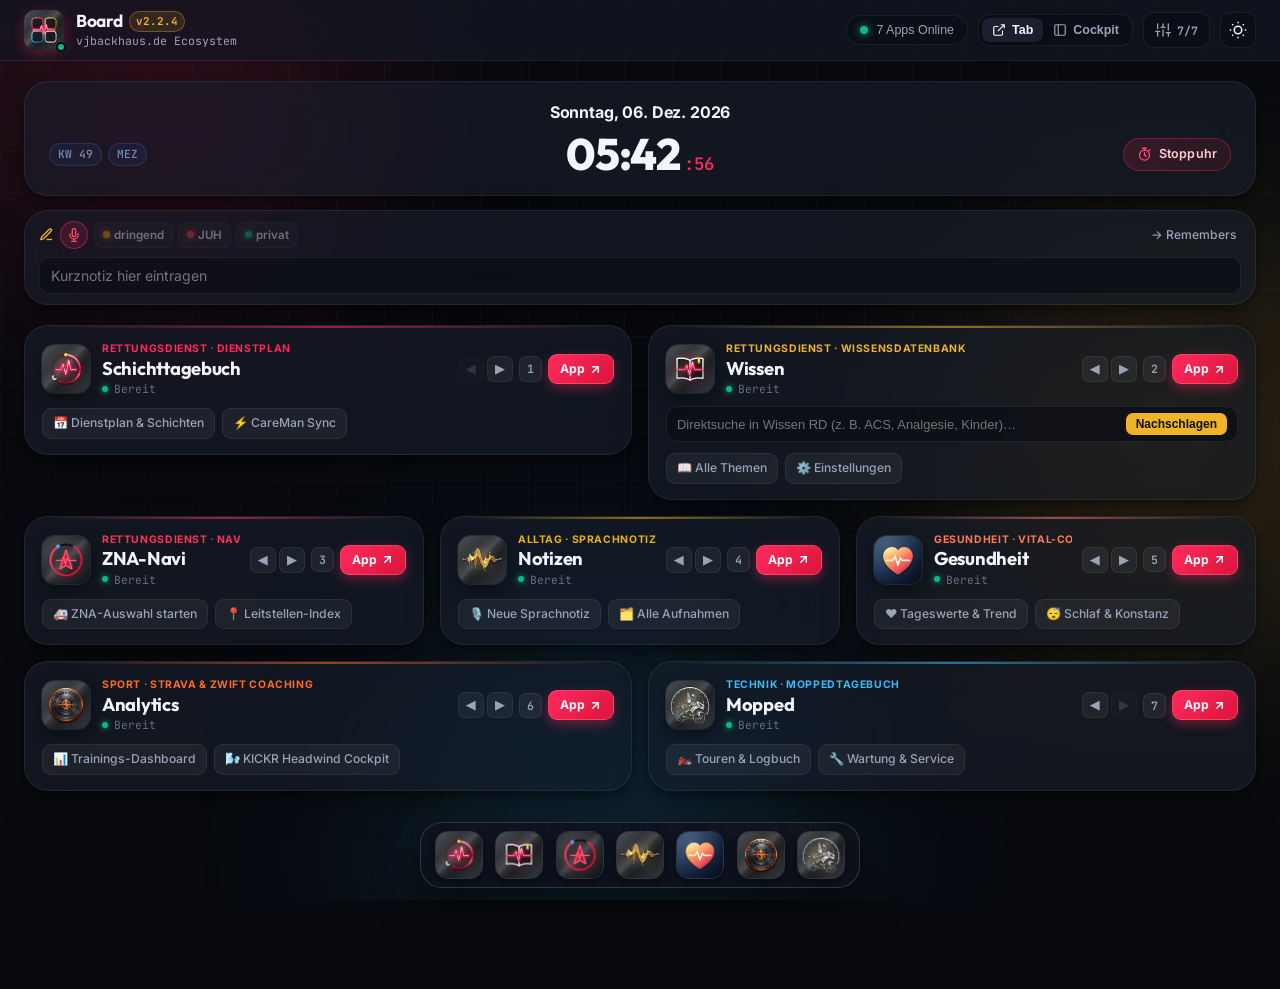
==== commit bb076f19: "v2.2.4: Board-Tresor überträgt ZNA-Navi Filterauswahl & Navi-App beim Öffnen" ====
--- a/index.html
+++ b/index.html
@@ -9,7 +9,7 @@
   <meta name="apple-mobile-web-app-capable" content="yes" />
   <meta name="apple-mobile-web-app-status-bar-style" content="black-translucent" />
   <meta name="apple-mobile-web-app-title" content="Board" />
-  <link rel="manifest" href="manifest.webmanifest?v=38" />
+  <link rel="manifest" href="manifest.webmanifest?v=39" />
   <link rel="icon" type="image/svg+xml" href="icons/dashboard.svg" />
   <link rel="alternate icon" type="image/png" href="icons/icon-192.png" />
   <link rel="apple-touch-icon" href="apple-touch-icon.png?v=2" />
@@ -18,7 +18,7 @@
   <link rel="preconnect" href="https://fonts.googleapis.com" />
   <link rel="preconnect" href="https://fonts.gstatic.com" crossorigin />
   <link href="https://fonts.googleapis.com/css2?family=Inter:wght@400;500;600;700&family=JetBrains+Mono:wght@400;500;600&family=Outfit:wght@500;600;700;800&display=swap" rel="stylesheet" />
-  <link rel="stylesheet" href="css/style.css?v=38" />
+  <link rel="stylesheet" href="css/style.css?v=39" />
   <script>
     try {
       const savedTheme = localStorage.getItem('dashboard_theme') || 'dark';
@@ -47,7 +47,7 @@
         <div class="brand-text">
           <div class="brand-title-row">
             <span class="brand-title">Board</span>
-            <span class="version-badge" id="app-version-badge" title="Installierte Board-Version (Tippen zum Prüfen auf Updates)">v2.2.3</span>
+            <span class="version-badge" id="app-version-badge" title="Installierte Board-Version (Tippen zum Prüfen auf Updates)">v2.2.4</span>
           </div>
           <span class="brand-subtitle">vjbackhaus.de Ecosystem</span>
         </div>
@@ -203,7 +203,7 @@
 
     <!-- App Footer with Version & Build Info -->
     <footer class="dashboard-footer">
-      <span>Board · <strong id="footer-version">v2.2.3</strong></span>
+      <span>Board · <strong id="footer-version">v2.2.4</strong></span>
       <span>·</span>
       <span id="footer-date">Stand 21.11.2026</span>
       <span>·</span>
@@ -419,6 +419,6 @@
   <!-- Toast Notification -->
   <div class="toast-container" id="toast-container" aria-live="polite"></div>
 
-  <script src="js/app.js?v=38"></script>
+  <script src="js/app.js?v=39"></script>
 </body>
 </html>
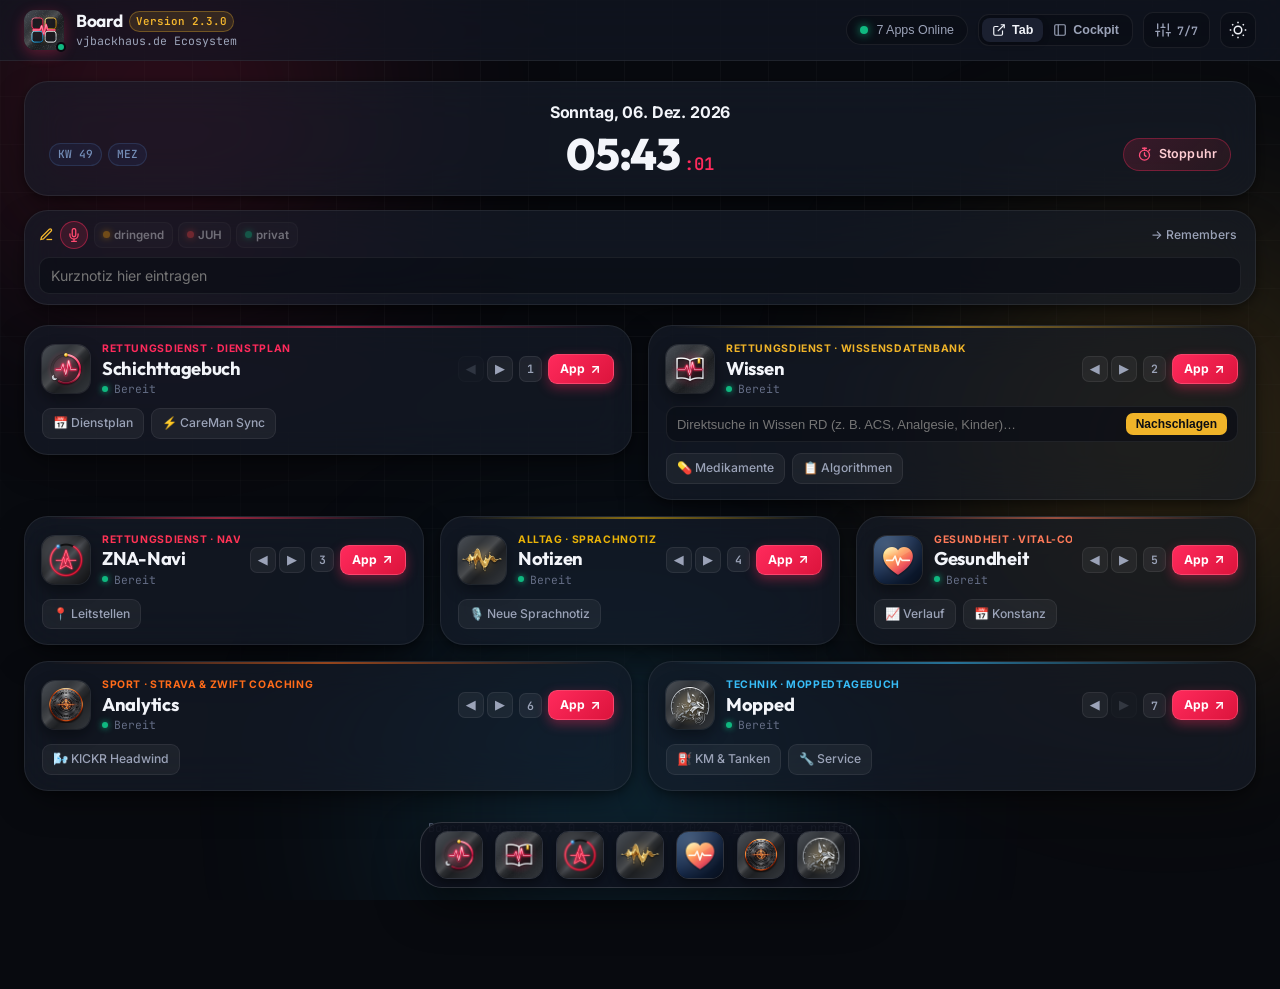
==== commit 9f8c6da0: "v2.3.0: Einheitliche Versionsanzeige (Version 2.3.0)" ====
--- a/index.html
+++ b/index.html
@@ -47,7 +47,7 @@
         <div class="brand-text">
           <div class="brand-title-row">
             <span class="brand-title">Board</span>
-            <span class="version-badge" id="app-version-badge" title="Installierte Board-Version (Tippen zum Prüfen auf Updates)">v2.2.4</span>
+            <span class="version-badge" id="app-version-badge" title="Installierte Board-Version (Tippen zum Prüfen auf Updates)">Version 2.3.0</span>
           </div>
           <span class="brand-subtitle">vjbackhaus.de Ecosystem</span>
         </div>
@@ -203,7 +203,7 @@
 
     <!-- App Footer with Version & Build Info -->
     <footer class="dashboard-footer">
-      <span>Board · <strong id="footer-version">v2.2.4</strong></span>
+      <span>Board · <strong id="footer-version">Version 2.3.0</strong></span>
       <span>·</span>
       <span id="footer-date">Stand 21.11.2026</span>
       <span>·</span>
--- a/css/style.css
+++ b/css/style.css
@@ -262,6 +262,7 @@
   border: 1px solid rgba(245, 184, 46, 0.32);
   color: var(--accent-gold);
   cursor: pointer;
+  white-space: nowrap;
   transition: all 0.16s ease;
 }
 
@@ -1874,6 +1875,14 @@
   visibility: hidden;
   pointer-events: none;
   transition: transform 0.35s cubic-bezier(0.22, 1, 0.36, 1), width 0.3s ease, visibility 0.35s;
+  overscroll-behavior: contain;
+}
+
+/* App-Fenster offen: Board-Seite dahinter scrollt nicht mit (keine Laufleiste am rechten Rand) */
+html.cockpit-offen,
+html.cockpit-offen body {
+  overflow: hidden;
+  overscroll-behavior: none;
 }
 
 .cockpit-drawer.open {
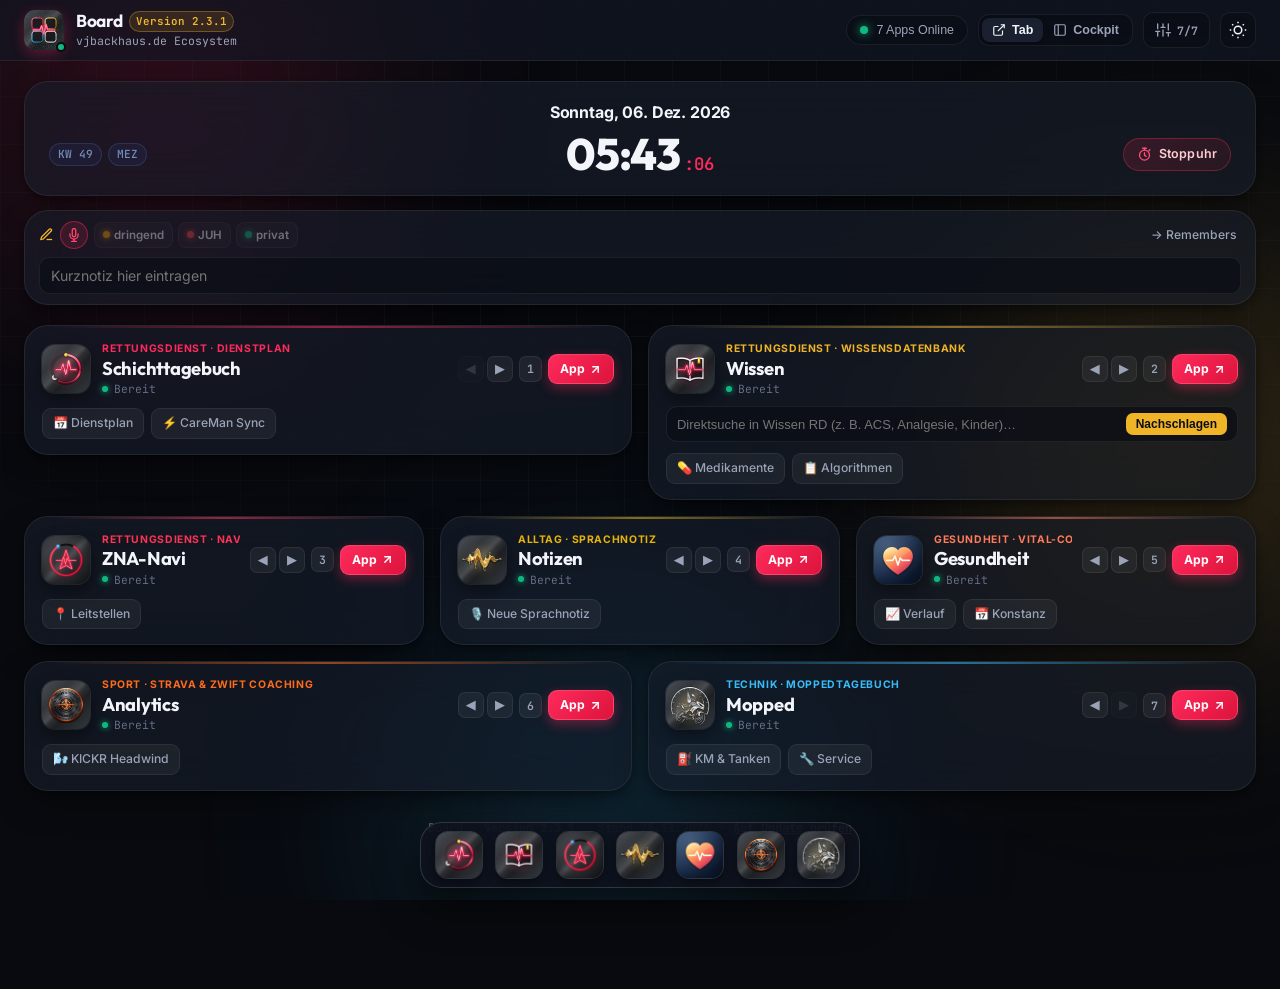
==== commit 8c267022: "v2.3.1: Nachrichten nur noch von eigenen Apps annehmen Speicher (board_vault), Weiterleitung, Teilen" ====
--- a/index.html
+++ b/index.html
@@ -47,7 +47,7 @@
         <div class="brand-text">
           <div class="brand-title-row">
             <span class="brand-title">Board</span>
-            <span class="version-badge" id="app-version-badge" title="Installierte Board-Version (Tippen zum Prüfen auf Updates)">Version 2.3.0</span>
+            <span class="version-badge" id="app-version-badge" title="Installierte Board-Version (Tippen zum Prüfen auf Updates)">Version 2.3.1</span>
           </div>
           <span class="brand-subtitle">vjbackhaus.de Ecosystem</span>
         </div>
@@ -203,7 +203,7 @@
 
     <!-- App Footer with Version & Build Info -->
     <footer class="dashboard-footer">
-      <span>Board · <strong id="footer-version">Version 2.3.0</strong></span>
+      <span>Board · <strong id="footer-version">Version 2.3.1</strong></span>
       <span>·</span>
       <span id="footer-date">Stand 21.11.2026</span>
       <span>·</span>
